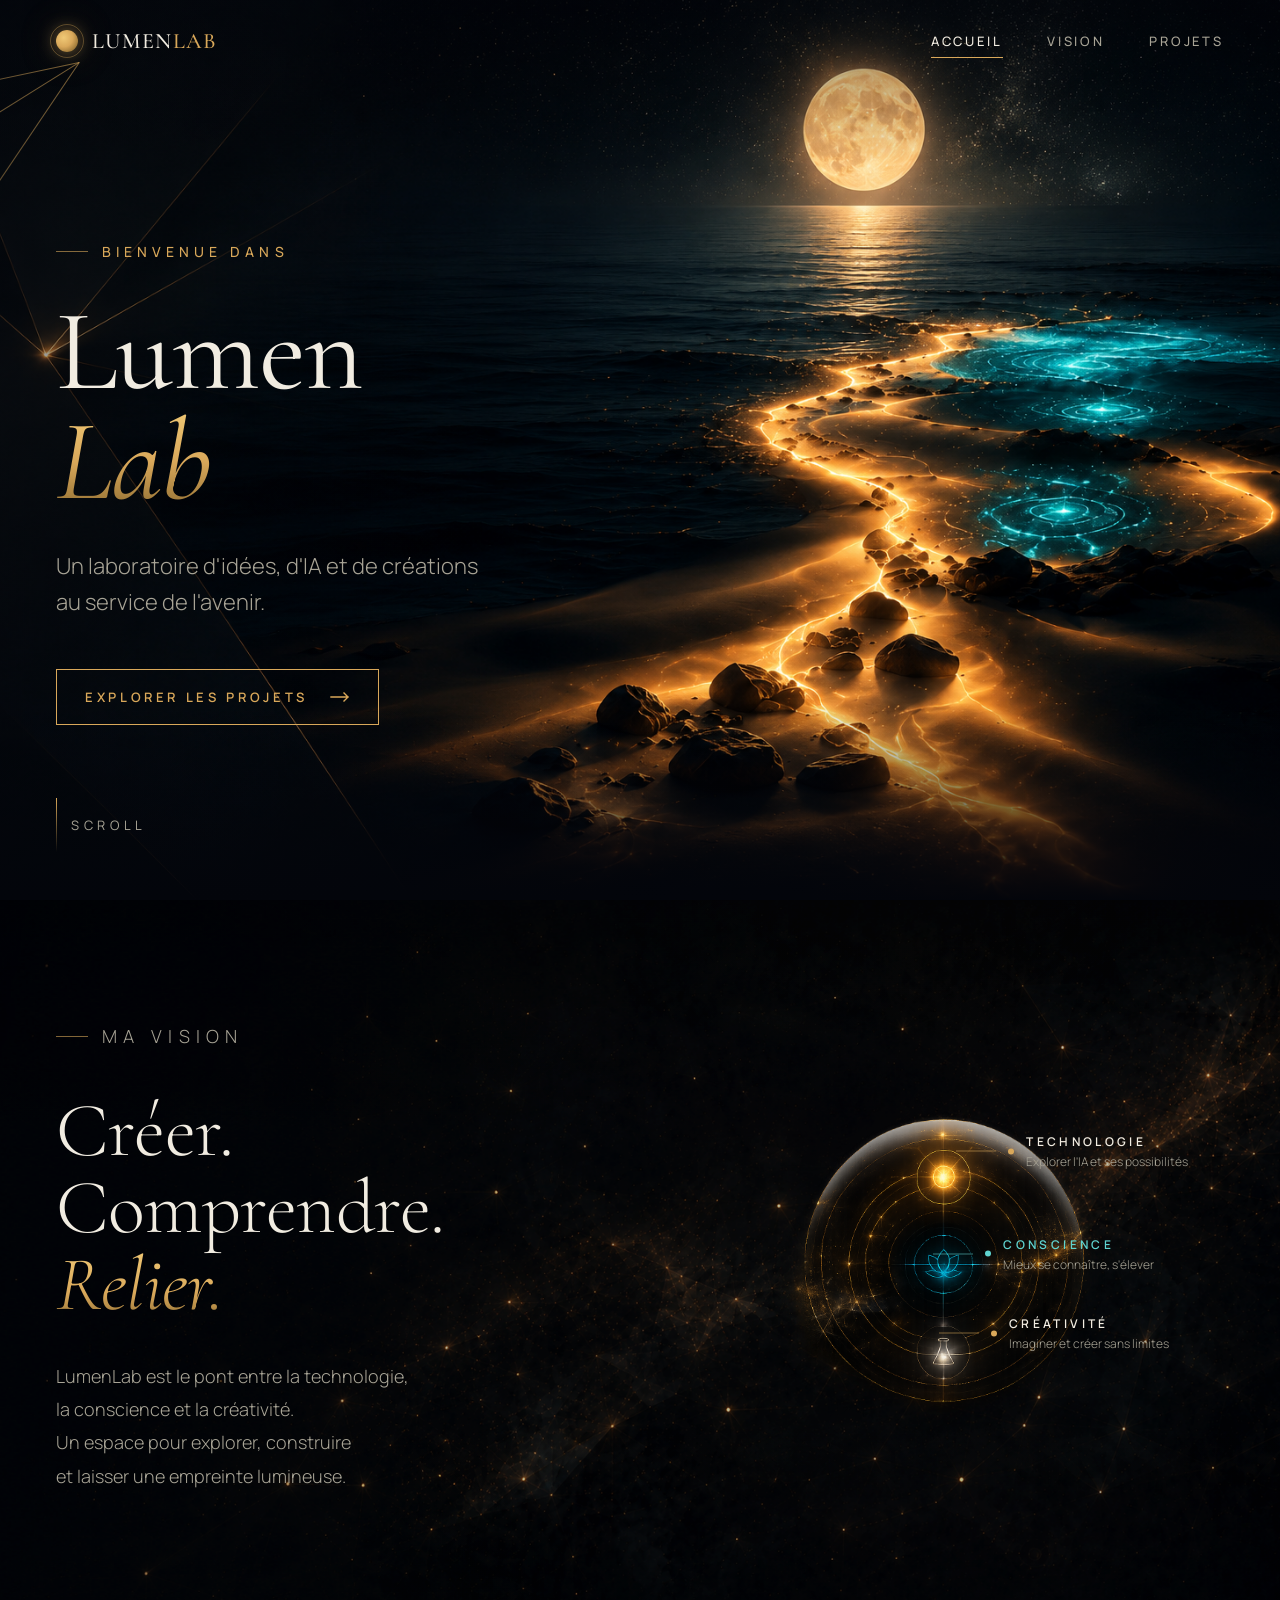
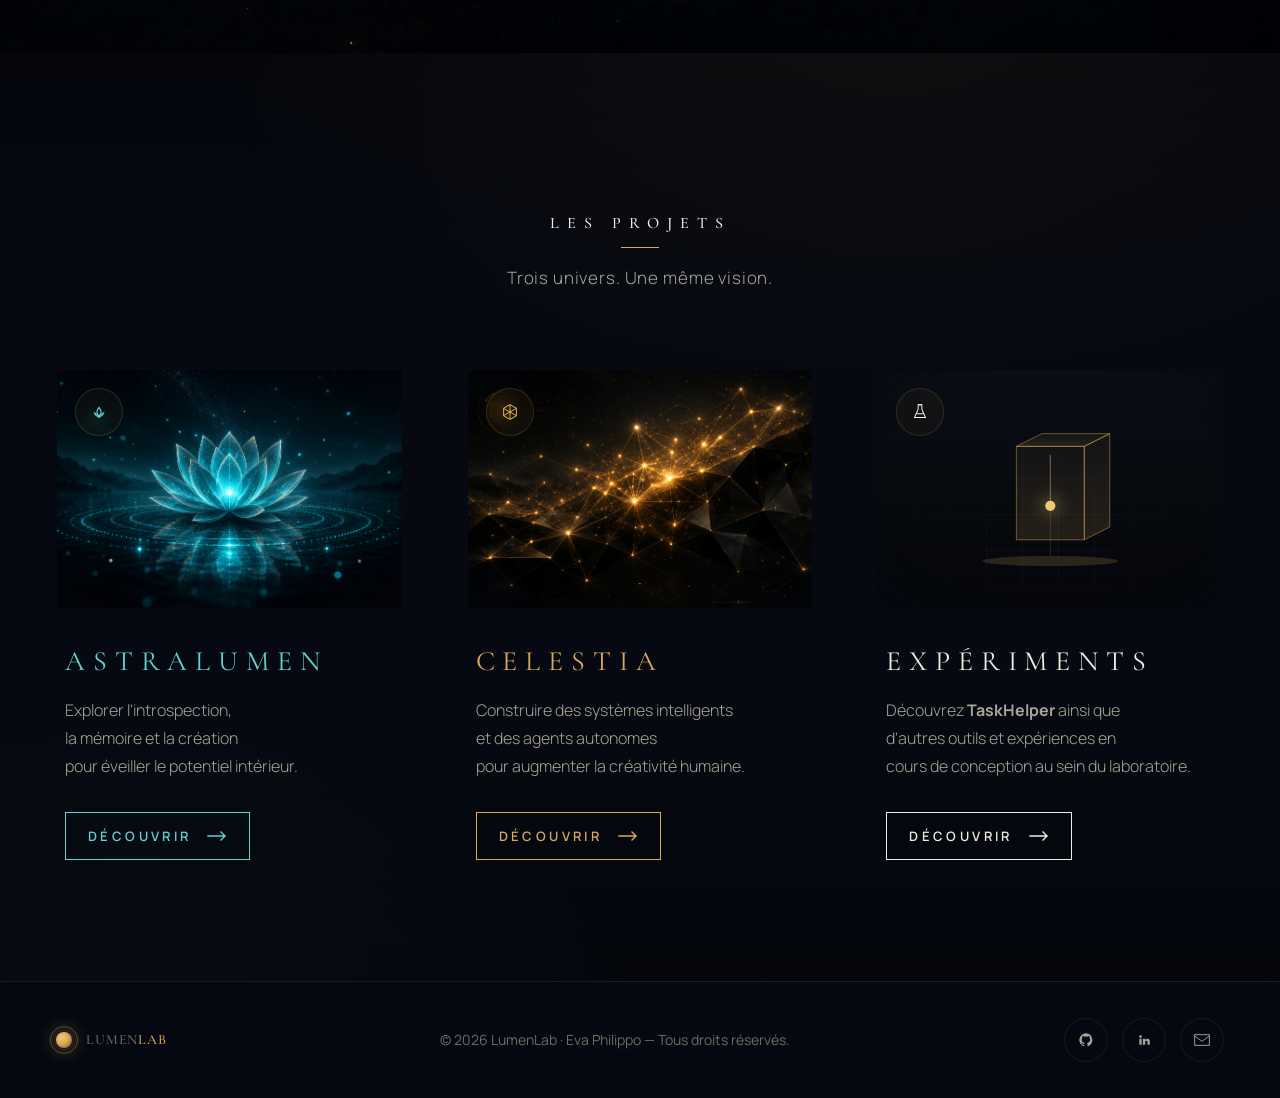
==== index.html @ 5847d517 "style: inverse section projets and vision" ====
<!doctype html>
<html lang="fr">
  <head>
    <meta charset="UTF-8" />
    <meta name="viewport" content="width=device-width, initial-scale=1.0" />

    <!-- ── SEO ──────────────────────────────────────── -->
    <title>LumenLab — Laboratoire d'idées, d'IA et de créations</title>
    <meta
      name="description"
      content="LumenLab est un laboratoire d'idées, d'IA et de créations fondé par Eva Philippo. Portail vers AstraLumen et CelestIA — deux univers qui explorent la conscience, la technologie et la créativité."
    />
    <meta name="author" content="Eva Philippo" />
    <meta name="robots" content="index, follow" />

    <!-- ── Open Graph ───────────────────────────────── -->
    <meta property="og:type" content="website" />
    <meta property="og:locale" content="fr_FR" />
    <meta property="og:title" content="LumenLab — Laboratoire d'idées, d'IA et de créations" />
    <meta
      property="og:description"
      content="Un laboratoire d'idées, d'IA et de créations au service de l'avenir. Portail vers AstraLumen et CelestIA."
    />
    <meta property="og:image" content="assets/hero.jpg" />

    <!-- ── Twitter Card ─────────────────────────────── -->
    <meta name="twitter:card" content="summary_large_image" />
    <meta name="twitter:title" content="LumenLab" />
    <meta
      name="twitter:description"
      content="Un laboratoire d'idées, d'IA et de créations au service de l'avenir."
    />
    <meta name="twitter:image" content="assets/hero.jpg" />

    <!-- ── Favicon ──────────────────────────────────── -->
    <link rel="icon" type="image/png" href="assets/logo-lune.png" />

    <!-- ── Polices ──────────────────────────────────── -->
    <link rel="preconnect" href="https://fonts.googleapis.com" />
    <link rel="preconnect" href="https://fonts.gstatic.com" crossorigin />
    <link
      href="https://fonts.googleapis.com/css2?family=Cormorant+Garamond:ital,wght@0,300;0,400;0,500;0,600;1,300;1,400;1,500&family=Manrope:wght@300;400;500;600;700&display=optional"
      rel="stylesheet"
    />

    <!-- ── Préchargement hero ───────────────────────── -->
    <link rel="preload" as="image" href="assets/hero.jpg" fetchpriority="high" />

    <!-- ── Styles (parallèle — pas de waterfall @import) ── -->
    <link rel="stylesheet" href="css/base/variables.css" />
    <link rel="stylesheet" href="css/base/reset.css" />
    <link rel="stylesheet" href="css/base/typography.css" />
    <link rel="stylesheet" href="css/layout/sections.css" />
    <link rel="stylesheet" href="css/layout/header.css" />
    <link rel="stylesheet" href="css/layout/footer.css" />
    <link rel="stylesheet" href="css/components/buttons.css" />
    <link rel="stylesheet" href="css/components/cards.css" />
    <link rel="stylesheet" href="css/components/project-card.css" />
    <link rel="stylesheet" href="css/components/badges.css" />
    <link rel="stylesheet" href="css/pages/home.css" />
    <link rel="stylesheet" href="css/utilities/animations.css" />
    <link rel="stylesheet" href="css/utilities/responsive.css" />

    <!-- ── Données structurées (JSON-LD) ────────────── -->
    <script type="application/ld+json">
      {
        "@context": "https://schema.org",
        "@type": "WebSite",
        "name": "LumenLab",
        "description": "Laboratoire d'idées, d'IA et de créations",
        "inLanguage": "fr",
        "author": {
          "@type": "Person",
          "name": "Eva Philippo"
        },
        "hasPart": [
          {
            "@type": "WebPage",
            "name": "AstraLumen",
            "description": "Explorer l'introspection, la mémoire et la création pour éveiller le potentiel intérieur."
          },
          {
            "@type": "WebPage",
            "name": "CelestIA",
            "description": "Construire des systèmes intelligents et des agents autonomes pour augmenter la créativité humaine."
          }
        ]
      }
    </script>
  </head>

  <body>
    <!-- Lien d'évitement pour lecteurs d'écran -->
    <a class="skip-link" href="#vision">Aller au contenu principal</a>

    <!-- ════════════════════════════════════════════════
       HEADER — Navigation fixe
        Typographie : Cormorant Garamond (serif) + Manrope (sans)
  ════════════════════════════════════════════════ -->
    <header>
      <nav class="nav" aria-label="Navigation principale">
        <a href="#accueil" class="brand" aria-label="LumenLab — Accueil">
          <span class="brand-mark" aria-hidden="true"></span>
          <span class="brand-text">LUMEN<span class="lab">LAB</span></span>
        </a>
        <ul class="nav-links" role="list">
          <li><a href="#accueil" class="active" aria-current="page">ACCUEIL</a></li>
          <li><a href="#vision">VISION</a></li>
          <li><a href="#projets">PROJETS</a></li>
        </ul>
      </nav>
    </header>

    <!-- ════════════════════════════════════════════════
       MAIN
  ════════════════════════════════════════════════ -->
    <main id="main">
      <!-- ── 01 HERO ───────────────────────────────── -->
      <section class="hero stage" id="accueil" aria-labelledby="hero-heading">
        <!-- Photographie pleine page -->
        <div
          class="hero-image"
          role="img"
          aria-label="Plage nocturne baignée de lumière dorée et d'eau turquoise sous la pleine lune"
        ></div>

        <!-- Conteneur de particules (JS) -->
        <div class="hero-scene" aria-hidden="true"></div>

        <!-- Rayons lumineux dorés -->
        <div class="ray r1" aria-hidden="true"></div>
        <div class="ray r2" aria-hidden="true"></div>
        <div class="ray r3" aria-hidden="true"></div>

        <!-- Contenu textuel -->
        <div class="hero-text">
          <p class="eyebrow reveal" aria-hidden="true">Bienvenue dans</p>

          <h1 id="hero-heading" class="reveal d1">
            <span class="lumen">Lumen</span><span class="lab">Lab</span>
          </h1>

          <p class="lede reveal d2">
            Un laboratoire d'idées, d'IA et de créations<br />
            au service de l'avenir.
          </p>

          <a href="#projets" class="cta reveal d3">
            <span>Explorer les projets</span>
            <svg width="20" height="10" viewBox="0 0 20 10" fill="none" aria-hidden="true">
              <path
                d="M1 5 H18 M14 1 L18 5 L14 9"
                stroke="currentColor"
                stroke-width="1.4"
                stroke-linecap="square"
              />
            </svg>
          </a>
        </div>

        <!-- Indicateur de défilement -->
        <div class="scroll-ind" aria-hidden="true">
          <span class="line"></span>
          <small>Scroll</small>
        </div>
      </section>

      <!-- ── 02 VISION ──────────────────────────────── -->
      <section class="vision-section stage" id="vision" aria-labelledby="vision-heading">
        <div class="vision">
          <!-- Colonne texte -->
          <div class="vision-text">
            <p class="vision-eyebrow reveal">Ma Vision</p>

            <h2 id="vision-heading" class="reveal d1">
              <span class="l1">Créer.</span>
              <span class="l2">Comprendre.</span>
              <span class="l3">Relier.</span>
            </h2>

            <p class="reveal d2">
              LumenLab est le pont entre la technologie,<br />
              la conscience et la créativité.<br />
              Un espace pour explorer, construire<br />
              et laisser une empreinte lumineuse.
            </p>

            <!-- <a href="#projets" class="cta reveal d3">
            <span>En savoir plus</span>
            <svg width="20" height="10" viewBox="0 0 20 10" fill="none" aria-hidden="true">
              <path d="M1 5 H18 M14 1 L18 5 L14 9" stroke="currentColor" stroke-width="1.4" stroke-linecap="square" />
            </svg>
          </a> -->
          </div>

          <!-- Colonne visuelle : orbite + labels + liste mobile -->
          <div class="orbit-col">
            <!-- Orbite avec étiquettes flottantes (desktop) -->
            <div
              class="orbit reveal d2"
              role="img"
              aria-label="Orbites symbolisant les trois piliers de LumenLab : Technologie, Conscience et Créativité"
            >
              <div class="orbit-img" aria-hidden="true"></div>

              <div class="orbit-label technologie gold" aria-hidden="true">
                <span class="leader"></span>
                <span class="dot"></span>
                <span class="text">
                  <span class="title">Technologie</span>
                  <span class="sub">Explorer l'IA et ses possibilités</span>
                </span>
              </div>

              <div class="orbit-label conscience cyan" aria-hidden="true">
                <span class="leader"></span>
                <span class="dot"></span>
                <span class="text">
                  <span class="title">Conscience</span>
                  <span class="sub">Mieux se connaître, s'élever</span>
                </span>
              </div>

              <div class="orbit-label creativite gold" aria-hidden="true">
                <span class="leader"></span>
                <span class="dot"></span>
                <span class="text">
                  <span class="title">Créativité</span>
                  <span class="sub">Imaginer et créer sans limites</span>
                </span>
              </div>
            </div>

            <!-- Liste des piliers (mobile uniquement) -->
            <ul class="orbit-pillars reveal d3" aria-hidden="true">
              <li class="orbit-pillar">
                <span class="pillar-dot gold"></span>
                <span class="pillar-content">
                  <span class="pillar-title">Technologie</span>
                  <span class="pillar-sub">Explorer l'IA et ses possibilités</span>
                </span>
              </li>
              <li class="orbit-pillar">
                <span class="pillar-dot cyan"></span>
                <span class="pillar-content">
                  <span class="pillar-title">Conscience</span>
                  <span class="pillar-sub">Mieux se connaître, s'élever</span>
                </span>
              </li>
              <li class="orbit-pillar">
                <span class="pillar-dot gold"></span>
                <span class="pillar-content">
                  <span class="pillar-title">Créativité</span>
                  <span class="pillar-sub">Imaginer et créer sans limites</span>
                </span>
              </li>
            </ul>
          </div>
        </div>
      </section>

      <!-- ── 03 PROJETS ─────────────────────────────── -->
      <section class="projects stage" id="projets" aria-labelledby="projects-heading">
        <div class="grain" aria-hidden="true"></div>

        <h2 id="projects-heading" class="section-eyebrow reveal">Les Projets</h2>
        <p class="section-sub reveal d1">Trois univers. Une même vision.</p>

        <div class="project-grid">
          <!-- ASTRALUMEN -->
          <article class="project astra reveal d1" id="projet-astralumen">
            <div class="project-icon" aria-hidden="true">
              <svg viewBox="0 0 24 24" fill="none" stroke="#5fd4d0" stroke-width="1.2">
                <path d="M12 7 C 9 11, 9 13, 12 17 C 15 13, 15 11, 12 7 Z" />
                <path d="M7 13 C 9 14, 11 14, 12 17 C 10 17, 8 16, 7 13 Z" />
                <path d="M17 13 C 15 14, 13 14, 12 17 C 14 17, 16 16, 17 13 Z" />
                <circle cx="12" cy="17" r="0.8" fill="#5fd4d0" />
              </svg>
            </div>

            <div class="visual" aria-hidden="true">
              <div class="lotus-scene"></div>
            </div>

            <h3>ASTRALUMEN</h3>
            <p>
              Explorer l'introspection,<br />
              la mémoire et la création<br />
              pour éveiller le potentiel intérieur.
            </p>
            <a class="link" href="astralumen.html" aria-label="Découvrir AstraLumen">
              <span>Découvrir</span>
              <svg width="20" height="10" viewBox="0 0 20 10" fill="none" aria-hidden="true">
                <path
                  d="M1 5 H18 M14 1 L18 5 L14 9"
                  stroke="currentColor"
                  stroke-width="1.4"
                  stroke-linecap="square"
                />
              </svg>
            </a>
          </article>

          <!-- CELESTIA -->
          <article class="project celest reveal d2" id="projet-celestia">
            <div class="project-icon" aria-hidden="true">
              <svg viewBox="0 0 24 24" fill="none" stroke="#d9a85a" stroke-width="1.1">
                <polygon points="12,4 19,8 19,16 12,20 5,16 5,8" />
                <path d="M12 4 V 20 M5 8 L19 16 M19 8 L5 16" />
              </svg>
            </div>

            <div class="visual" aria-hidden="true">
              <div class="net-scene"></div>
            </div>

            <h3>CELESTIA</h3>
            <p>
              Construire des systèmes intelligents<br />
              et des agents autonomes<br />
              pour augmenter la créativité humaine.
            </p>
            <a class="link" href="celestia.html" aria-label="Découvrir CelestIA">
              <span>Découvrir</span>
              <svg width="20" height="10" viewBox="0 0 20 10" fill="none" aria-hidden="true">
                <path
                  d="M1 5 H18 M14 1 L18 5 L14 9"
                  stroke="currentColor"
                  stroke-width="1.4"
                  stroke-linecap="square"
                />
              </svg>
            </a>
          </article>

          <!-- EXPÉRIMENTS -->
          <article class="project exp reveal d3" id="projet-taskhelper">
            <div class="project-icon" aria-hidden="true">
              <svg viewBox="0 0 24 24" fill="none" stroke="#f1ece1" stroke-width="1.1">
                <path d="M10 4 H14 V 9 L 18 18 H 6 L 10 9 V 4 Z" />
                <path d="M10 4 H14 M 8 14 H 16" />
              </svg>
            </div>

            <div class="visual" aria-hidden="true">
              <div class="lab-scene"></div>
              <!-- Vitrine isométrique SVG -->
              <svg
                viewBox="0 0 400 280"
                style="position: absolute; inset: 0; width: 100%; height: 100%"
                aria-hidden="true"
              >
                <defs>
                  <linearGradient id="glassG" x1="0" x2="0" y1="0" y2="1">
                    <stop offset="0%" stop-color="#f0c976" stop-opacity="0.05" />
                    <stop offset="100%" stop-color="#d9a85a" stop-opacity="0.15" />
                  </linearGradient>
                </defs>
                <g opacity="0.95">
                  <polygon
                    points="160,90 240,90 240,200 160,200"
                    fill="url(#glassG)"
                    stroke="#d9a85a"
                    stroke-width="0.6"
                  />
                  <polygon
                    points="240,90 270,75 270,185 240,200"
                    fill="url(#glassG)"
                    stroke="#d9a85a"
                    stroke-width="0.6"
                  />
                  <polygon
                    points="160,90 190,75 270,75 240,90"
                    fill="url(#glassG)"
                    stroke="#d9a85a"
                    stroke-width="0.6"
                  />
                </g>
                <circle
                  cx="200"
                  cy="160"
                  r="6"
                  fill="#f0c976"
                  filter="drop-shadow(0 0 10px #f0c976)"
                />
                <line
                  x1="200"
                  y1="160"
                  x2="200"
                  y2="100"
                  stroke="#f0c976"
                  stroke-width="0.8"
                  opacity="0.7"
                />
                <line
                  x1="200"
                  y1="160"
                  x2="200"
                  y2="220"
                  stroke="#f0c976"
                  stroke-width="0.5"
                  opacity="0.4"
                />
                <ellipse cx="200" cy="225" rx="80" ry="6" fill="#d9a85a" opacity="0.18" />
              </svg>
            </div>

            <h3>EXPÉRIMENTS</h3>
            <p>
              Découvrez <strong>TaskHelper</strong> ainsi que<br />
              d'autres outils et expériences en<br />
              cours de conception au sein du laboratoire.
            </p>
            <a class="link" href="taskhelper.html" aria-label="Découvrir TaskHelper">
              <span>Découvrir</span>
              <svg width="20" height="10" viewBox="0 0 20 10" fill="none" aria-hidden="true">
                <path
                  d="M1 5 H18 M14 1 L18 5 L14 9"
                  stroke="currentColor"
                  stroke-width="1.4"
                  stroke-linecap="square"
                />
              </svg>
            </a>
          </article>
        </div>
      </section>
    </main>

    <!-- ════════════════════════════════════════════════
       FOOTER
  ════════════════════════════════════════════════ -->
    <footer>
      <a href="#accueil" class="footer-brand" aria-label="LumenLab — retour en haut">
        <span class="brand-mark" style="width: 16px; height: 16px" aria-hidden="true"></span>
        <span class="brand-text" style="font-size: 14px">LUMEN<span class="lab">LAB</span></span>
      </a>

      <p>© <span id="copyright-year"></span> LumenLab · Eva Philippo — Tous droits réservés.</p>

      <nav class="footer-social" aria-label="Réseaux sociaux">
        <a href="#" aria-label="GitHub">
          <svg aria-hidden="true" width="16" height="16" viewBox="0 0 24 24" fill="currentColor">
            <path
              d="M12 2a10 10 0 0 0-3.2 19.5c.5.1.7-.2.7-.5v-1.7c-2.8.6-3.4-1.3-3.4-1.3-.5-1.2-1.1-1.5-1.1-1.5-.9-.6.1-.6.1-.6 1 .1 1.5 1 1.5 1 .9 1.6 2.4 1.1 3 .9.1-.7.4-1.1.6-1.4-2.2-.3-4.6-1.1-4.6-5 0-1.1.4-2 1-2.7 0-.3-.4-1.3.1-2.7 0 0 .8-.3 2.7 1a9.4 9.4 0 0 1 5 0c1.9-1.3 2.7-1 2.7-1 .5 1.4.2 2.4.1 2.7.6.7 1 1.6 1 2.7 0 3.9-2.4 4.7-4.6 5 .4.3.7.9.7 1.8v2.6c0 .3.2.6.7.5A10 10 0 0 0 12 2z"
            />
          </svg>
        </a>
        <a href="https://www.linkedin.com/in/eva-philippo-7264b7161/" aria-label="LinkedIn">
          <svg aria-hidden="true" width="14" height="14" viewBox="0 0 24 24" fill="currentColor">
            <path
              d="M4 4h4v4H4zM4 10h4v10H4zM10 10h4v2c.7-1.3 2-2.3 4-2.3 3 0 4 2 4 5V20h-4v-4.5c0-1.4-.5-2.3-1.8-2.3-1.3 0-2.2.9-2.2 2.3V20h-4z"
            />
          </svg>
        </a>
        <a href="mailto:eva.projects.contact@gmail.com" aria-label="Envoyer un email">
          <svg
            aria-hidden="true"
            width="16"
            height="14"
            viewBox="0 0 24 18"
            fill="none"
            stroke="currentColor"
            stroke-width="1.4"
          >
            <rect x="1" y="1" width="22" height="16" />
            <path d="M1 3 L 12 11 L 23 3" />
          </svg>
        </a>
      </nav>
    </footer>

    <script type="module" src="js/main.js"></script>
  </body>
</html>
---- css/base/variables.css ----
:root {
  --bg: #050810;
  --bg-2: #070b16;
  --graphite: #0e1220;
  --line: rgba(217, 168, 90, 0.18);
  --line-soft: rgba(241, 236, 225, 0.08);
  --gold: #d9a85a;
  --gold-hi: #f0c976;
  --gold-deep: #8b6a2f;
  --cyan: #5fd4d0;
  --cyan-soft: rgba(95, 212, 208, 0.45);
  --ink: #f1ece1;
  --ink-dim: #a8a496;
  --ink-mute: #6e6c63;
  --serif: 'Cormorant Garamond', 'Times New Roman', serif;
  --sans: 'Manrope', system-ui, sans-serif;
}
---- css/base/typography.css ----
/* Reserved — global typography rules (font stacks, fluid type scale) */
---- css/layout/sections.css ----
/* ─── SKIP LINK ─────────────────────────────────────── */
.skip-link {
  position: absolute;
  top: -100px;
  left: 24px;
  z-index: 100;
  padding: 12px 18px;
  background: var(--gold);
  color: #050810;
  font-size: 12px;
  letter-spacing: 0.18em;
  font-weight: 600;
  text-transform: uppercase;
  transition: top 0.25s ease;
}
.skip-link:focus {
  top: 24px;
}

/* ─── ATMOSPHERIC BACKGROUND ────────────────────────── */
.stage {
  position: relative;
  background:
    radial-gradient(1200px 700px at 70% -10%, rgba(217, 168, 90, 0.06), transparent 60%),
    radial-gradient(900px 600px at 10% 110%, rgba(95, 212, 208, 0.04), transparent 60%),
    linear-gradient(180deg, #03050b 0%, #050810 30%, #050810 70%, #03050b 100%);
}

.stars {
  position: absolute;
  inset: 0;
  pointer-events: none;
  opacity: 0.55;
  background-image:
    radial-gradient(1px 1px at 12% 18%, #fff, transparent 50%),
    radial-gradient(1px 1px at 22% 42%, #fff, transparent 50%),
    radial-gradient(1px 1px at 35% 8%, rgba(255, 255, 255, 0.6), transparent 50%),
    radial-gradient(1px 1px at 48% 30%, #fff, transparent 50%),
    radial-gradient(1px 1px at 63% 12%, rgba(255, 255, 255, 0.7), transparent 50%),
    radial-gradient(1.5px 1.5px at 78% 22%, #fff, transparent 50%),
    radial-gradient(1px 1px at 88% 6%, rgba(255, 255, 255, 0.5), transparent 50%),
    radial-gradient(1px 1px at 92% 38%, #fff, transparent 50%),
    radial-gradient(1px 1px at 6% 55%, rgba(255, 255, 255, 0.4), transparent 50%),
    radial-gradient(1px 1px at 30% 60%, rgba(255, 255, 255, 0.5), transparent 50%),
    radial-gradient(1px 1px at 55% 50%, rgba(255, 255, 255, 0.4), transparent 50%),
    radial-gradient(1px 1px at 72% 58%, rgba(255, 255, 255, 0.5), transparent 50%);
}

.grain {
  position: absolute;
  inset: 0;
  pointer-events: none;
  mix-blend-mode: overlay;
  opacity: 0.06;
  background-image: url("data:image/svg+xml;utf8,<svg xmlns='http://www.w3.org/2000/svg' width='240' height='240'><filter id='n'><feTurbulence type='fractalNoise' baseFrequency='0.9' numOctaves='2' stitchTiles='stitch'/><feColorMatrix values='0 0 0 0 1 0 0 0 0 1 0 0 0 0 1 0 0 0 0.6 0'/></filter><rect width='100%25' height='100%25' filter='url(%23n)'/></svg>");
}

/* ─── SECTION ATOMS ─────────────────────────────────── */
section {
  position: relative;
}

.section-eyebrow {
  font-family: var(--serif);
  letter-spacing: 0.5em;
  font-size: 16px;
  font-weight: 500;
  text-transform: uppercase;
  color: var(--ink);
  text-align: center;
}
.section-eyebrow::after {
  content: '';
  display: block;
  width: 38px;
  height: 1px;
  background: var(--gold);
  margin: 14px auto 0;
}
.section-sub {
  text-align: center;
  color: var(--ink-dim);
  font-size: 17px;
  letter-spacing: 0.05em;
  margin-top: 18px;
  font-weight: 300;
}

/* ─── ACCESSIBILITÉ ─────────────────────────────────── */
a:focus-visible,
button:focus-visible {
  outline: 2px solid var(--gold);
  outline-offset: 4px;
  border-radius: 2px;
}
.cta:focus-visible {
  outline-offset: 6px;
}
.nav-links a:focus-visible {
  outline-offset: 6px;
}
---- css/layout/header.css ----
header {
  position: fixed;
  top: 0;
  left: 0;
  right: 0;
  z-index: 50;
}

.nav {
  display: flex;
  align-items: center;
  justify-content: space-between;
  padding: 28px 56px;
  border-bottom: 1px solid transparent;
  transition:
    background 0.4s ease,
    backdrop-filter 0.4s ease,
    border-color 0.4s ease;
}
.nav.scrolled {
  background: rgba(5, 8, 16, 0.72);
  backdrop-filter: blur(14px) saturate(140%);
  -webkit-backdrop-filter: blur(14px) saturate(140%);
  border-bottom-color: var(--line-soft);
}

.brand {
  display: flex;
  align-items: center;
  gap: 14px;
}
.brand-mark {
  width: 22px;
  height: 22px;
  border-radius: 50%;
  background: radial-gradient(
    circle at 35% 35%,
    var(--gold-hi),
    var(--gold) 45%,
    var(--gold-deep) 85%
  );
  box-shadow:
    0 0 18px rgba(217, 168, 90, 0.6),
    0 0 40px rgba(217, 168, 90, 0.25);
  position: relative;
  flex-shrink: 0;
}
.brand-mark::after {
  content: '';
  position: absolute;
  inset: -6px;
  border-radius: 50%;
  border: 1px solid rgba(217, 168, 90, 0.35);
}
.brand-text {
  font-family: var(--serif);
  letter-spacing: 0.06em;
  font-size: 22px;
  font-weight: 500;
}
.brand-text .lab {
  color: var(--gold);
}

.nav-links {
  display: flex;
  gap: 44px;
  list-style: none;
  font-size: 13px;
  letter-spacing: 0.22em;
  font-weight: 500;
  color: var(--ink-dim);
}
.nav-links a {
  position: relative;
  padding: 6px 0;
  transition: color 0.3s;
}
.nav-links a:hover {
  color: var(--ink);
}
.nav-links a.active {
  color: var(--ink);
}
.nav-links a.active::after {
  content: '';
  position: absolute;
  left: 0;
  right: 0;
  bottom: -2px;
  height: 1px;
  background: var(--gold);
}
---- css/layout/footer.css ----
footer {
  border-top: 1px solid var(--line-soft);
  padding: 36px 56px;
  display: flex;
  align-items: center;
  justify-content: space-between;
  gap: 24px;
  color: var(--ink-mute);
  font-size: 14px;
}
.footer-brand {
  display: flex;
  align-items: center;
  gap: 14px;
}
.footer-social {
  display: flex;
  gap: 14px;
}
.footer-social a {
  width: 44px;
  height: 44px;
  border-radius: 50%;
  border: 1px solid var(--line-soft);
  display: grid;
  place-items: center;
  color: var(--ink-dim);
  transition:
    border-color 0.3s,
    color 0.3s;
}
.footer-social a:hover {
  border-color: var(--gold);
  color: var(--gold);
}
---- css/components/buttons.css ----
.cta {
  display: inline-flex;
  align-items: center;
  gap: 22px;
  padding: 18px 28px;
  border: 1px solid var(--gold);
  color: var(--gold);
  font-size: 13px;
  letter-spacing: 0.28em;
  font-weight: 600;
  text-transform: uppercase;
  background: transparent;
  cursor: pointer;
  position: relative;
  overflow: hidden;
  transition: color 0.5s ease;
}
.cta::before {
  content: '';
  position: absolute;
  inset: 0;
  background: var(--gold);
  transform: translateX(-101%);
  transition: transform 0.5s cubic-bezier(0.7, 0, 0.3, 1);
  z-index: 0;
}
.cta:hover {
  color: #050810;
}
.cta:hover::before {
  transform: translateX(0);
}
.cta span,
.cta svg {
  position: relative;
  z-index: 1;
}
.cta svg {
  transition: transform 0.4s ease;
}
.cta:hover svg {
  transform: translateX(6px);
}
---- css/components/cards.css ----
.project-grid {
  display: grid;
  grid-template-columns: repeat(3, 1fr);
  gap: 64px;
  margin-top: 80px;
  max-width: 1480px;
  margin-left: auto;
  margin-right: auto;
}

.project {
  position: relative;
  overflow: visible;
  transition: transform 0.6s cubic-bezier(0.2, 0.7, 0.2, 1);
}
.project:hover {
  transform: translateY(-6px);
}

.project-icon {
  width: 48px;
  height: 48px;
  border-radius: 50%;
  border: 1px solid var(--line);
  display: grid;
  place-items: center;
  background: rgba(217, 168, 90, 0.04);
  position: absolute;
  left: 18px;
  top: 18px;
  z-index: 3;
  backdrop-filter: blur(6px);
  -webkit-backdrop-filter: blur(6px);
}
.project-icon svg {
  width: 22px;
  height: 22px;
}

.project .visual {
  position: relative;
  aspect-ratio: 1.45;
  width: 100%;
  margin-bottom: 36px;
  overflow: hidden;
  -webkit-mask-image: radial-gradient(ellipse 92% 88% at 50% 48%, #000 55%, transparent 100%);
  mask-image: radial-gradient(ellipse 92% 88% at 50% 48%, #000 55%, transparent 100%);
}
.project .visual::after {
  content: '';
  position: absolute;
  left: 50%;
  bottom: 0;
  transform: translateX(-50%);
  width: 0;
  height: 1px;
  background: var(--gold);
  opacity: 0;
  transition:
    width 0.55s cubic-bezier(0.2, 0.7, 0.2, 1),
    opacity 0.4s;
}
.project:hover .visual::after,
.project:focus-within .visual::after {
  width: 42%;
  opacity: 0.7;
}

.project h3 {
  font-family: var(--serif);
  font-weight: 400;
  letter-spacing: 0.28em;
  font-size: 28px;
  margin: 0 0 18px;
  padding: 0 8px;
}
.project.astra h3 {
  color: var(--cyan);
}
.project.celest h3 {
  color: var(--gold);
}
.project.exp h3 {
  color: var(--ink);
}

.project p {
  color: var(--ink-dim);
  font-size: 16px;
  line-height: 1.75;
  font-weight: 300;
  margin: 0 0 32px;
  padding: 0 8px;
}

.project .link {
  display: inline-flex;
  align-items: center;
  gap: 16px;
  padding: 14px 22px;
  border: 1px solid var(--cyan);
  color: var(--cyan);
  font-size: 13px;
  letter-spacing: 0.26em;
  font-weight: 600;
  text-transform: uppercase;
  background: transparent;
  margin-left: 8px;
  position: relative;
  overflow: hidden;
  transition: color 0.5s ease;
}
.project .link::before {
  content: '';
  position: absolute;
  inset: 0;
  background: var(--cyan);
  transform: translateX(-101%);
  transition: transform 0.5s cubic-bezier(0.7, 0, 0.3, 1);
  z-index: 0;
}
.project .link:hover {
  color: #050810;
}
.project .link:hover::before {
  transform: translateX(0);
}
.project .link span,
.project .link svg {
  position: relative;
  z-index: 1;
}
.project .link svg {
  transition: transform 0.4s ease;
}
.project .link:hover svg {
  transform: translateX(6px);
}

.project.celest .link {
  border-color: var(--gold);
  color: var(--gold);
}
.project.celest .link::before {
  background: var(--gold);
}
.project.exp .link {
  border-color: var(--ink);
  color: var(--ink);
}
.project.exp .link::before {
  background: var(--ink);
}
---- css/components/project-card.css ----
/* Palette halo par univers */
.project.astra {
  --halo-rgb: 95, 212, 208;
}
.project.celest {
  --halo-rgb: 217, 168, 90;
}
.project.exp {
  --halo-rgb: 241, 236, 225;
}

.project {
  border: 1px solid transparent;
  transition:
    transform 0.6s cubic-bezier(0.2, 0.7, 0.2, 1),
    border-color 0.7s ease;
}

/* Lueur ambiante derrière la card */
.project::before {
  content: '';
  position: absolute;
  inset: -70px;
  border-radius: 50%;
  background: radial-gradient(
    ellipse 75% 65% at 50% 40%,
    rgba(var(--halo-rgb), 0.18) 0%,
    rgba(var(--halo-rgb), 0.06) 38%,
    transparent 68%
  );
  opacity: 0;
  pointer-events: none;
  z-index: -1;
  transition: opacity 0.8s cubic-bezier(0.2, 0.7, 0.2, 1);
}

/* Anneau halo pulsant */
.project::after {
  content: '';
  position: absolute;
  inset: -10px;
  border-radius: 6px;
  pointer-events: none;
  opacity: 0;
  transition: opacity 0.7s cubic-bezier(0.2, 0.7, 0.2, 1);
  animation: haloBreath 3.2s ease-in-out infinite;
}

.project:hover::before,
.project:focus-within::before {
  opacity: 1;
}
.project:hover::after,
.project:focus-within::after {
  opacity: 1;
}

/* Project visual backgrounds */
.lotus-scene {
  position: absolute;
  inset: 0;
  background-image: url('../../assets/astralumen-lotus.png');
  background-size: cover;
  background-position: center;
}
.net-scene {
  position: absolute;
  inset: 0;
  background-image: url('../../assets/celestia-network.png');
  background-size: cover;
  background-position: center;
}
.lab-scene {
  position: absolute;
  inset: 0;
  background: linear-gradient(180deg, #0a0d14, #04060a);
}
.lab-scene::after {
  content: '';
  position: absolute;
  inset: 0;
  background-image:
    linear-gradient(rgba(217, 168, 90, 0.06) 1px, transparent 1px),
    linear-gradient(90deg, rgba(217, 168, 90, 0.06) 1px, transparent 1px);
  background-size: 36px 36px;
  mask-image: radial-gradient(ellipse 70% 60% at 50% 70%, #000, transparent 80%);
  -webkit-mask-image: radial-gradient(ellipse 70% 60% at 50% 70%, #000, transparent 80%);
}
---- css/components/badges.css ----
.orbit-label {
  position: absolute;
  display: flex;
  align-items: center;
  gap: 12px;
  transform: translateY(-50%);
  white-space: nowrap;
  z-index: 1;
}

.orbit-label.technologie {
  top: 17%;
  left: 53%;
}
.orbit-label.conscience {
  top: 44%;
  left: 49%;
}
.orbit-label.creativite {
  top: 65%;
  left: 50%;
}

.orbit-label .leader {
  width: clamp(40px, 7%, 80px);
  height: 1px;
  background: currentColor;
  opacity: 0.55;
  flex-shrink: 0;
}
.orbit-label .dot {
  width: 6px;
  height: 6px;
  border-radius: 50%;
  background: currentColor;
  flex: none;
  animation: dotGlow 2.4s ease-in-out infinite;
}
.orbit-label .text {
  display: flex;
  flex-direction: column;
  gap: 3px;
}
.orbit-label .title {
  font-size: 12px;
  letter-spacing: 0.28em;
  font-weight: 600;
  text-transform: uppercase;
  color: var(--ink);
}
.orbit-label.cyan .title {
  color: var(--cyan);
}
.orbit-label .sub {
  font-size: 12px;
  color: var(--ink-dim);
  font-weight: 300;
}
.orbit-label.gold {
  color: var(--gold);
}
.orbit-label.cyan {
  color: var(--cyan);
}

/* ─── ORBIT PILLARS (mobile) ─────────────────────────── */
.orbit-pillars {
  display: none;
  list-style: none;
}
.orbit-pillar {
  display: flex;
  align-items: center;
  gap: 16px;
}
.pillar-dot {
  width: 8px;
  height: 8px;
  border-radius: 50%;
  flex-shrink: 0;
}
.pillar-dot.gold {
  background: var(--gold);
  box-shadow: 0 0 8px var(--gold);
}
.pillar-dot.cyan {
  background: var(--cyan);
  box-shadow: 0 0 8px var(--cyan);
}
.pillar-content {
  display: flex;
  flex-direction: column;
  gap: 2px;
}
.pillar-title {
  font-size: 12px;
  letter-spacing: 0.28em;
  font-weight: 600;
  text-transform: uppercase;
  color: var(--ink);
}
.pillar-sub {
  font-size: 13px;
  color: var(--ink-dim);
  font-weight: 300;
}
---- css/pages/home.css ----
/* ─── PROJECTS SECTION ──────────────────────────────── */
.projects {
  padding: 160px 56px 120px;
}

/* ─── HERO ──────────────────────────────────────────── */
.hero {
  position: relative;
  min-height: 100vh;
  display: grid;
  grid-template-columns: minmax(440px, 1fr) 1.35fr;
  align-items: center;
  padding: 140px 56px 80px;
  gap: 48px;
  overflow: hidden;
  background: #03050b;
}

.hero-image {
  position: absolute;
  inset: 0;
  z-index: 0;
  background-image: url('../../assets/hero.jpg');
  background-size: cover;
  background-position: center;
  background-repeat: no-repeat;
}
.hero-image::after {
  content: '';
  position: absolute;
  inset: 0;
  background:
    linear-gradient(90deg, rgba(3, 5, 11, 0.45) 0%, rgba(3, 5, 11, 0.15) 18%, transparent 38%),
    linear-gradient(180deg, rgba(3, 5, 11, 0.45) 0%, transparent 18%, transparent 78%, #03050b 100%);
}

.hero-scene {
  position: absolute;
  inset: 0;
  z-index: 2;
  pointer-events: none;
}

.ray {
  position: absolute;
  left: 79px;
  top: 62px;
  width: 1px;
  height: 600px;
  background: linear-gradient(180deg, rgba(217, 168, 90, 0.55), transparent);
  transform-origin: top left;
  pointer-events: none;
  z-index: 2;
}
.ray.r1 {
  transform: rotate(34deg);
}
.ray.r2 {
  transform: rotate(58deg);
}
.ray.r3 {
  transform: rotate(78deg);
}

.hero-text {
  position: relative;
  z-index: 3;
  max-width: 640px;
  padding-right: 24px;
}
.eyebrow {
  font-size: 14px;
  letter-spacing: 0.36em;
  color: var(--gold);
  text-transform: uppercase;
  font-weight: 500;
  display: inline-flex;
  align-items: center;
  gap: 14px;
  margin-bottom: 36px;
}
.eyebrow::before {
  content: '';
  width: 32px;
  height: 1px;
  background: var(--gold);
  opacity: 0.6;
  flex-shrink: 0;
}
.hero h1 {
  font-family: var(--serif);
  font-weight: 400;
  font-size: clamp(64px, 9vw, 132px);
  line-height: 0.95;
  letter-spacing: -0.01em;
  margin: 0 0 32px;
}
.hero h1 .lumen {
  color: var(--ink);
}
.hero h1 .lab {
  background: linear-gradient(180deg, var(--gold-hi) 0%, var(--gold) 50%, var(--gold-deep) 100%);
  -webkit-background-clip: text;
  background-clip: text;
  -webkit-text-fill-color: transparent;
  font-style: italic;
  display: inline-block;
  padding-right: 0.08em;
  margin-right: -0.04em;
}
.lede {
  font-size: 22px;
  line-height: 1.65;
  color: var(--ink-dim);
  max-width: 480px;
  margin: 0 0 48px;
  font-weight: 300;
}

.scroll-ind {
  position: absolute;
  left: 56px;
  bottom: 48px;
  display: flex;
  align-items: center;
  gap: 14px;
  z-index: 3;
}
.scroll-ind .line {
  width: 1px;
  height: 54px;
  background: linear-gradient(180deg, var(--gold), transparent);
  position: relative;
  overflow: hidden;
}
.scroll-ind .line::after {
  content: '';
  position: absolute;
  left: 0;
  right: 0;
  top: -20px;
  height: 20px;
  background: var(--gold-hi);
  animation: scrollDot 2.6s ease-in-out infinite;
}
.scroll-ind small {
  font-size: 13px;
  letter-spacing: 0.36em;
  color: var(--ink-dim);
  text-transform: uppercase;
}

/* ─── VISION ────────────────────────────────────────── */
.vision-section::before {
  content: '';
  position: absolute;
  inset: 0;
  background: url('../../assets/bg-div-vision.png') center / cover no-repeat;
  opacity: 0.75;
  pointer-events: none;
  z-index: 0;
}
.vision {
  display: grid;
  grid-template-columns: 1fr 1.1fr;
  gap: 80px;
  align-items: center;
  max-width: 1480px;
  padding: 120px 56px;
  margin: 0 auto;
  position: relative;
  z-index: 1;
}
.vision-text {
  position: relative;
}

.vision-eyebrow {
  color: var(--gold);
  font-size: 14px;
  letter-spacing: 0.35em;
  text-transform: uppercase;
  font-weight: 500;
  margin-bottom: 32px;
  display: inline-flex;
  align-items: center;
  gap: 14px;
}
.vision-eyebrow::before {
  content: '';
  width: 32px;
  height: 1px;
  background: var(--gold);
  opacity: 0.6;
  flex-shrink: 0;
}
.vision h2 {
  font-family: var(--serif);
  font-weight: 300;
  font-size: clamp(54px, 6vw, 88px);
  line-height: 1;
  margin: 0 0 36px;
  letter-spacing: -0.01em;
}
.vision h2 .l1 {
  color: var(--ink);
  display: block;
}
.vision h2 .l2 {
  color: var(--ink);
  display: block;
}
.vision h2 .l3 {
  background: linear-gradient(180deg, var(--gold-hi), var(--gold) 60%, var(--gold-deep));
  -webkit-background-clip: text;
  background-clip: text;
  -webkit-text-fill-color: transparent;
  font-style: italic;
  display: block;
}
.vision p {
  color: var(--ink-dim);
  font-size: 18px;
  line-height: 1.85;
  font-weight: 300;
  max-width: 480px;
  margin: 0 0 40px;
}
.vision .cta {
  font-size: 12px;
  padding: 16px 24px;
}

/* ─── ORBIT COLUMN ──────────────────────────────────── */
.orbit-col {
  position: relative;
  display: flex;
  flex-direction: column;
}
.orbit {
  position: relative;
  aspect-ratio: 3/2;
  width: 100%;
  animation: orbitFloat 8s ease-in-out infinite;
}
.orbit-img {
  position: absolute;
  inset: 0;
  background-image: url('../../assets/vision-img.png');
  background-size: cover;
  background-position: center;
  background-repeat: no-repeat;
  z-index: 0;
}
---- css/utilities/animations.css ----
/* ─── REVEAL ────────────────────────────────────────── */
.reveal {
  opacity: 1;
  transform: none;
  transition:
    opacity 1s ease,
    transform 1s cubic-bezier(0.2, 0.7, 0.2, 1);
}
.reveal.pre {
  opacity: 0;
  transform: translateY(24px);
}
.reveal.d1 {
  transition-delay: 0.08s;
}
.reveal.d2 {
  transition-delay: 0.16s;
}
.reveal.d3 {
  transition-delay: 0.24s;
}
.reveal.d4 {
  transition-delay: 0.32s;
}

/* ─── PARTICLES ─────────────────────────────────────── */
.particle {
  position: absolute;
  width: 3px;
  height: 3px;
  border-radius: 50%;
  background: var(--gold-hi);
  box-shadow: 0 0 8px 2px var(--gold-hi);
  opacity: 0;
  animation: drift 14s linear infinite;
}

/* ─── KEYFRAMES ─────────────────────────────────────── */
@keyframes scrollDot {
  0% {
    top: -20px;
  }
  60% {
    top: 100%;
  }
  100% {
    top: 100%;
  }
}

@keyframes drift {
  0% {
    opacity: 0;
    transform: translate(0, 0);
  }
  10% {
    opacity: 0.7;
  }
  90% {
    opacity: 0.7;
  }
  100% {
    opacity: 0;
    transform: translate(40px, -80px);
  }
}

@keyframes orbitFloat {
  0%,
  100% {
    transform: translateY(0);
  }
  50% {
    transform: translateY(-8px);
  }
}

@keyframes dotGlow {
  0%,
  100% {
    box-shadow: 0 0 3px 1px currentColor;
    opacity: 0.75;
  }
  50% {
    box-shadow: 0 0 9px 3px currentColor;
    opacity: 1;
  }
}

@keyframes haloBreath {
  0%,
  100% {
    box-shadow:
      0 0 0 1px rgba(var(--halo-rgb), 0.08),
      0 0 24px rgba(var(--halo-rgb), 0.12),
      0 0 64px rgba(var(--halo-rgb), 0.07),
      0 0 120px rgba(var(--halo-rgb), 0.03);
  }
  50% {
    box-shadow:
      0 0 0 1px rgba(var(--halo-rgb), 0.18),
      0 0 36px rgba(var(--halo-rgb), 0.26),
      0 0 92px rgba(var(--halo-rgb), 0.12),
      0 0 160px rgba(var(--halo-rgb), 0.05);
  }
}
---- css/utilities/responsive.css ----
/* ─── REDUCED MOTION ────────────────────────────────── */
@media (prefers-reduced-motion: reduce) {
  *,
  *::before,
  *::after {
    animation-duration: 0.01ms !important;
    animation-iteration-count: 1 !important;
    transition-duration: 0.01ms !important;
    scroll-behavior: auto !important;
  }
  .particle {
    display: none;
  }
  .scroll-ind .line::after {
    animation: none;
    top: 50%;
  }
  .project::before,
  .project::after {
    display: none;
  }
}

/* ─── TABLET ─────────────────────────────────────────── */
@media (max-width: 1080px) {
  .hero {
    grid-template-columns: 1fr;
    padding-top: 120px;
  }
  .projects {
    padding: 120px 28px 80px;
    overflow: hidden;
  }
  .project-grid {
    grid-template-columns: 1fr;
    gap: 18px;
  }
  .vision {
    grid-template-columns: 1fr;
    padding: 80px 24px;
    gap: 40px;
  }
  .orbit-label {
    display: none;
  }
  .orbit-pillars {
    display: flex;
    flex-direction: column;
    gap: 20px;
    padding-top: 28px;
  }
  .nav {
    padding: 20px 28px;
  }
  .nav-links {
    gap: 22px;
    font-size: 11px;
    letter-spacing: 0.18em;
  }
  footer {
    flex-direction: column;
    padding: 32px 28px;
    text-align: center;
  }
}

/* ─── MOBILE ─────────────────────────────────────────── */
@media (max-width: 480px) {
  .nav {
    padding: 14px 16px;
  }
  .brand-text {
    font-size: 12px;
    gap: 8px;
  }
  .nav-links {
    gap: 12px;
    font-size: 9px;
    letter-spacing: 0.12em;
  }
  .brand-mark {
    width: 12px;
    height: 12px;
  }
}
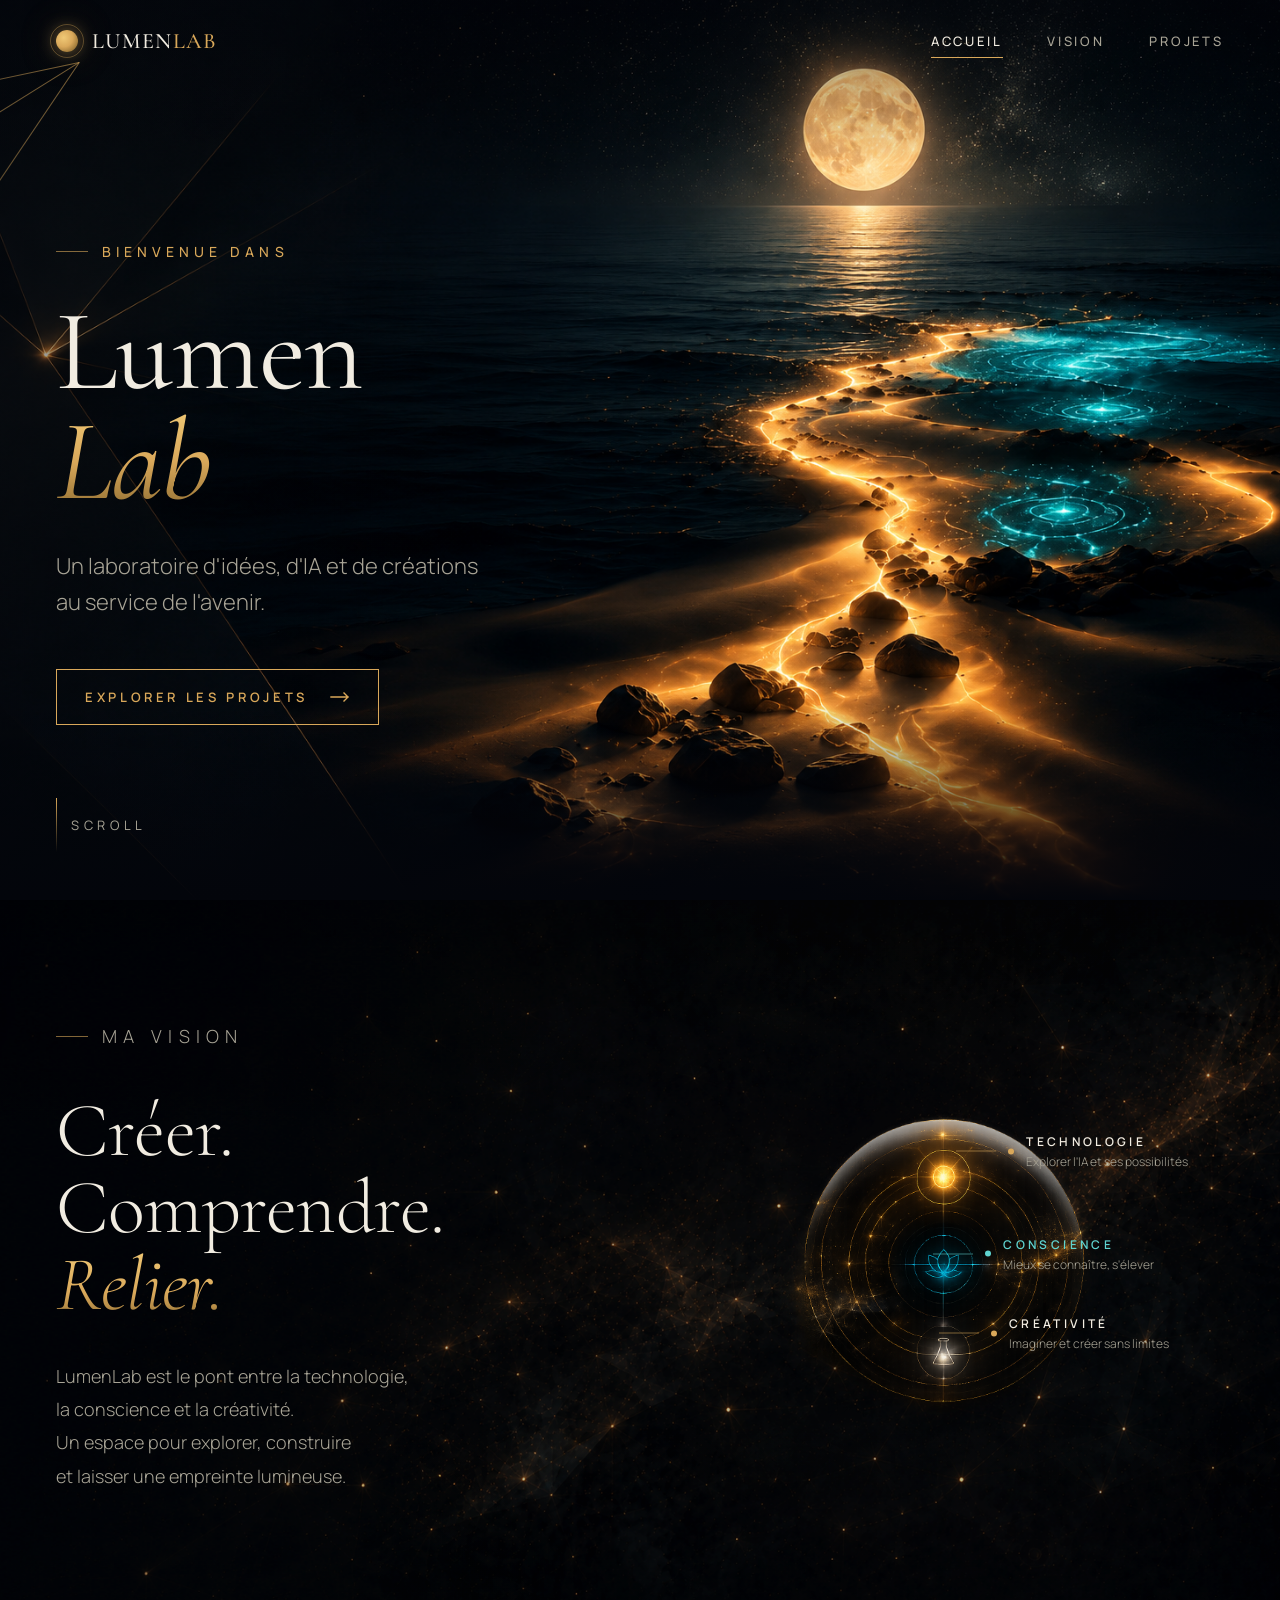
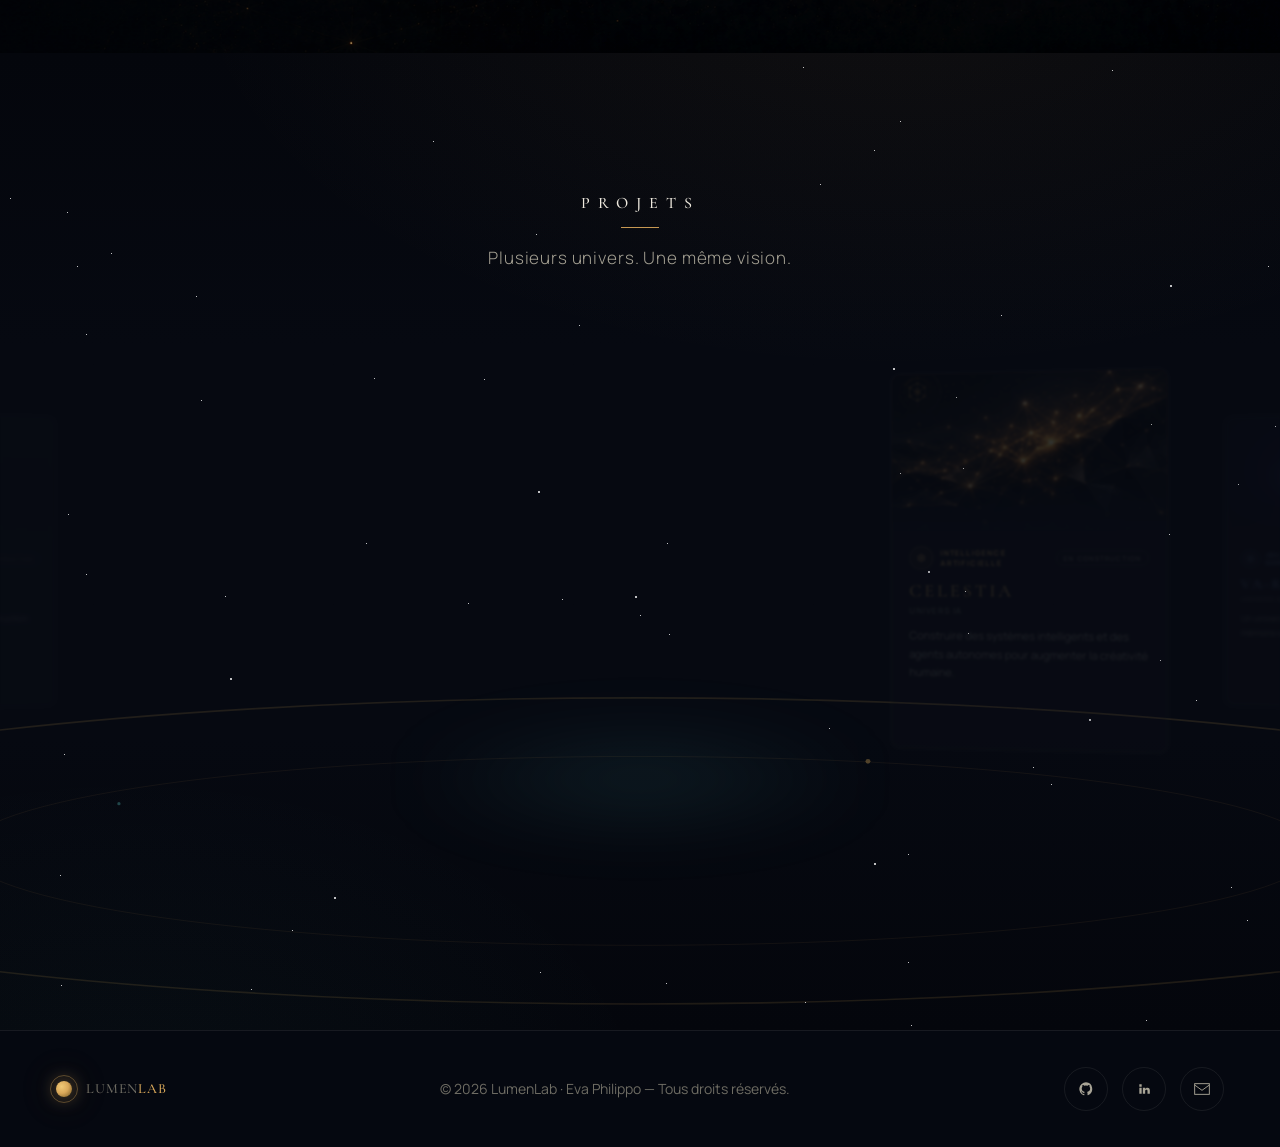
==== commit 876f96b4: "style: add project carrousel" ====
--- a/index.html
+++ b/index.html
@@ -56,6 +56,7 @@
     <link rel="stylesheet" href="css/components/buttons.css" />
     <link rel="stylesheet" href="css/components/cards.css" />
     <link rel="stylesheet" href="css/components/project-card.css" />
+    <link rel="stylesheet" href="css/components/project-galaxy.css" />
     <link rel="stylesheet" href="css/components/badges.css" />
     <link rel="stylesheet" href="css/pages/home.css" />
     <link rel="stylesheet" href="css/utilities/animations.css" />
@@ -260,170 +261,321 @@
       </section>
 
       <!-- ── 03 PROJETS ─────────────────────────────── -->
-      <section class="projects stage" id="projets" aria-labelledby="projects-heading">
+      <section
+        class="projects-galaxy stage"
+        id="projets"
+        aria-labelledby="projects-heading"
+        data-accent="astra"
+      >
         <div class="grain" aria-hidden="true"></div>
 
-        <h2 id="projects-heading" class="section-eyebrow reveal">Les Projets</h2>
-        <p class="section-sub reveal d1">Trois univers. Une même vision.</p>
-
-        <div class="project-grid">
-          <!-- ASTRALUMEN -->
-          <article class="project astra reveal d1" id="projet-astralumen">
-            <div class="project-icon" aria-hidden="true">
-              <svg viewBox="0 0 24 24" fill="none" stroke="#5fd4d0" stroke-width="1.2">
-                <path d="M12 7 C 9 11, 9 13, 12 17 C 15 13, 15 11, 12 7 Z" />
-                <path d="M7 13 C 9 14, 11 14, 12 17 C 10 17, 8 16, 7 13 Z" />
-                <path d="M17 13 C 15 14, 13 14, 12 17 C 14 17, 16 16, 17 13 Z" />
-                <circle cx="12" cy="17" r="0.8" fill="#5fd4d0" />
+        <!-- Fond galactique : étoiles JS + orbites SVG -->
+        <div class="galaxy-bg" aria-hidden="true">
+          <svg
+            class="galaxy-orbits"
+            viewBox="0 0 1400 600"
+            preserveAspectRatio="xMidYMid slice"
+            aria-hidden="true"
+          >
+            <ellipse cx="700" cy="490" rx="640" ry="94" fill="none" stroke="rgba(217,168,90,0.13)" stroke-width="1" />
+            <ellipse cx="700" cy="490" rx="415" ry="58" fill="none" stroke="rgba(217,168,90,0.07)" stroke-width="0.6" />
+            <circle cx="1296" cy="472" r="3.5" fill="rgba(217,168,90,0.55)" />
+            <circle cx="146"  cy="479" r="2.5" fill="rgba(95,212,208,0.45)" />
+            <circle cx="840"  cy="435" r="1.5" fill="rgba(217,168,90,0.35)" />
+            <circle cx="380"  cy="461" r="1"   fill="rgba(95,212,208,0.30)" />
+          </svg>
+        </div>
+
+        <!-- En-tête -->
+        <div class="galaxy-header">
+          <h2 id="projects-heading" class="section-eyebrow">Projets</h2>
+          <p class="section-sub">Plusieurs univers. Une même vision.</p>
+        </div>
+
+        <!-- Carrousel -->
+        <div class="galaxy-carousel-wrapper">
+          <div
+            class="galaxy-carousel"
+            id="galaxy-carousel"
+            role="region"
+            aria-label="Carrousel des projets"
+            aria-roledescription="carrousel"
+          >
+
+            <!-- ── 1 · AstraLumen ── -->
+            <article
+              class="galaxy-card g-astra is-active"
+              data-route="astralumen.html"
+              data-status="active"
+              data-index="0"
+              tabindex="0"
+              role="group"
+              aria-roledescription="projet"
+              aria-label="AstraLumen — Univers introspectif, 1 sur 5"
+              aria-current="true"
+            >
+              <div class="gc-visual" aria-hidden="true">
+                <div class="lotus-scene"></div>
+                <div class="gc-visual-fade"></div>
+              </div>
+              <div class="gc-body">
+                <div class="gc-meta">
+                  <span class="gc-icon" aria-hidden="true">
+                    <svg viewBox="0 0 24 24" fill="none" stroke="#5fd4d0" stroke-width="1.2">
+                      <path d="M12 7 C 9 11, 9 13, 12 17 C 15 13, 15 11, 12 7 Z" />
+                      <path d="M7 13 C 9 14, 11 14, 12 17 C 10 17, 8 16, 7 13 Z" />
+                      <path d="M17 13 C 15 14, 13 14, 12 17 C 14 17, 16 16, 17 13 Z" />
+                      <circle cx="12" cy="17" r="0.8" fill="#5fd4d0" />
+                    </svg>
+                  </span>
+                  <span class="gc-category">Roman interactif</span>
+                </div>
+                <h3 class="gc-title">AstraLumen</h3>
+                <p class="gc-subtitle">Univers introspectif</p>
+                <p class="gc-desc">
+                  Explorer l'introspection, la mémoire et la création
+                  pour éveiller le potentiel intérieur.
+                </p>
+                <div class="gc-footer">
+                  <a class="gc-cta" href="astralumen.html" aria-label="Découvrir AstraLumen">
+                    <span>Découvrir</span>
+                    <svg width="15" height="7" viewBox="0 0 20 10" fill="none" aria-hidden="true">
+                      <path d="M1 5 H18 M14 1 L18 5 L14 9" stroke="currentColor" stroke-width="1.4" stroke-linecap="square" />
+                    </svg>
+                  </a>
+                </div>
+              </div>
+            </article>
+
+            <!-- ── 2 · CelestIA ── -->
+            <article
+              class="galaxy-card g-gold"
+              data-route="celestia.html"
+              data-status="wip"
+              data-index="1"
+              tabindex="-1"
+              role="group"
+              aria-roledescription="projet"
+              aria-label="CelestIA — Univers IA, 2 sur 5"
+              aria-hidden="true"
+              aria-current="false"
+            >
+              <div class="gc-visual" aria-hidden="true">
+                <div class="net-scene"></div>
+                <div class="gc-visual-fade"></div>
+              </div>
+              <div class="gc-body">
+                <div class="gc-meta">
+                  <span class="gc-icon" aria-hidden="true">
+                    <svg viewBox="0 0 24 24" fill="none" stroke="#d9a85a" stroke-width="1.1">
+                      <polygon points="12,4 19,8 19,16 12,20 5,16 5,8" />
+                      <path d="M12 4 V 20 M5 8 L19 16 M19 8 L5 16" />
+                    </svg>
+                  </span>
+                  <span class="gc-category">Intelligence artificielle</span>
+                  <span class="gc-status-badge">En construction</span>
+                </div>
+                <h3 class="gc-title">CelestIA</h3>
+                <p class="gc-subtitle">Univers IA</p>
+                <p class="gc-desc">
+                  Construire des systèmes intelligents et des agents autonomes
+                  pour augmenter la créativité humaine.
+                </p>
+                <div class="gc-footer">
+                  <a class="gc-cta" href="celestia.html" aria-label="Découvrir CelestIA">
+                    <span>Découvrir</span>
+                    <svg width="15" height="7" viewBox="0 0 20 10" fill="none" aria-hidden="true">
+                      <path d="M1 5 H18 M14 1 L18 5 L14 9" stroke="currentColor" stroke-width="1.4" stroke-linecap="square" />
+                    </svg>
+                  </a>
+                </div>
+              </div>
+            </article>
+
+            <!-- ── 3 · VA-Rebirth ── -->
+            <article
+              class="galaxy-card g-blue"
+              data-route=""
+              data-status="wip"
+              data-index="2"
+              tabindex="-1"
+              role="group"
+              aria-roledescription="projet"
+              aria-label="VA-Rebirth — Univers narratif, 3 sur 5"
+              aria-hidden="true"
+              aria-current="false"
+            >
+              <div class="gc-visual" aria-hidden="true">
+                <div class="spiral-scene">
+                  <svg viewBox="0 0 300 300" xmlns="http://www.w3.org/2000/svg" aria-hidden="true">
+                    <circle cx="150" cy="150" r="130" fill="none" stroke="rgba(138,179,232,0.28)" stroke-width="0.8" />
+                    <circle cx="150" cy="150" r="102" fill="none" stroke="rgba(138,179,232,0.38)" stroke-width="0.7" />
+                    <circle cx="150" cy="150" r="74"  fill="none" stroke="rgba(160,195,248,0.48)" stroke-width="0.6" />
+                    <circle cx="150" cy="150" r="48"  fill="none" stroke="rgba(180,210,255,0.55)" stroke-width="0.55" />
+                    <circle cx="150" cy="150" r="26"  fill="none" stroke="rgba(200,225,255,0.62)" stroke-width="0.5" />
+                    <line x1="150" y1="20"  x2="150" y2="280" stroke="rgba(138,179,232,0.18)" stroke-width="0.6" />
+                    <line x1="20"  y1="150" x2="280" y2="150" stroke="rgba(138,179,232,0.18)" stroke-width="0.6" />
+                    <line x1="57"  y1="57"  x2="243" y2="243" stroke="rgba(138,179,232,0.14)" stroke-width="0.5" />
+                    <line x1="243" y1="57"  x2="57"  y2="243" stroke="rgba(138,179,232,0.14)" stroke-width="0.5" />
+                    <circle cx="150" cy="150" r="8"  fill="rgba(180,210,255,0.55)" />
+                    <circle cx="150" cy="150" r="3"  fill="rgba(225,238,255,0.90)" />
+                  </svg>
+                </div>
+                <div class="gc-visual-fade"></div>
+              </div>
+              <div class="gc-body">
+                <div class="gc-meta">
+                  <span class="gc-icon" aria-hidden="true">
+                    <svg viewBox="0 0 24 24" fill="none" stroke="#8ab3e8" stroke-width="1.1">
+                      <circle cx="12" cy="12" r="8" />
+                      <circle cx="12" cy="12" r="3.5" />
+                      <line x1="12" y1="4" x2="12" y2="8"  stroke="#8ab3e8" stroke-width="0.8" />
+                      <line x1="12" y1="16" x2="12" y2="20" stroke="#8ab3e8" stroke-width="0.8" />
+                    </svg>
+                  </span>
+                  <span class="gc-category">Jeu / expérimentation</span>
+                  <span class="gc-status-badge">En construction</span>
+                </div>
+                <h3 class="gc-title">VA-Rebirth</h3>
+                <p class="gc-subtitle">Univers narratif et ludique</p>
+                <p class="gc-desc">
+                  Un univers narratif et ludique entre mystère, mémoire et destin.
+                </p>
+                <div class="gc-footer gc-footer--dots"></div>
+              </div>
+            </article>
+
+            <!-- ── 4 · Expériments ── -->
+            <article
+              class="galaxy-card g-neutral"
+              data-route="taskhelper.html"
+              data-status="wip"
+              data-index="3"
+              tabindex="-1"
+              role="group"
+              aria-roledescription="projet"
+              aria-label="Expériments — Outils et prototypes, 4 sur 5"
+              aria-hidden="true"
+              aria-current="false"
+            >
+              <div class="gc-visual" aria-hidden="true">
+                <div class="lab-scene"></div>
+                <svg
+                  viewBox="0 0 400 280"
+                  style="position:absolute;inset:0;width:100%;height:100%"
+                  aria-hidden="true"
+                >
+                  <defs>
+                    <linearGradient id="gGlass" x1="0" x2="0" y1="0" y2="1">
+                      <stop offset="0%"   stop-color="#f0c976" stop-opacity="0.05" />
+                      <stop offset="100%" stop-color="#d9a85a" stop-opacity="0.15" />
+                    </linearGradient>
+                  </defs>
+                  <g opacity="0.9">
+                    <polygon points="160,90 240,90 240,200 160,200" fill="url(#gGlass)" stroke="#d9a85a" stroke-width="0.6" />
+                    <polygon points="240,90 270,75 270,185 240,200" fill="url(#gGlass)" stroke="#d9a85a" stroke-width="0.6" />
+                    <polygon points="160,90 190,75 270,75 240,90"   fill="url(#gGlass)" stroke="#d9a85a" stroke-width="0.6" />
+                  </g>
+                  <circle cx="200" cy="160" r="6" fill="#f0c976" filter="drop-shadow(0 0 10px #f0c976)" />
+                  <line x1="200" y1="160" x2="200" y2="100" stroke="#f0c976" stroke-width="0.8" opacity="0.7" />
+                  <line x1="200" y1="160" x2="200" y2="220" stroke="#f0c976" stroke-width="0.5" opacity="0.4" />
+                  <ellipse cx="200" cy="225" rx="80" ry="6" fill="#d9a85a" opacity="0.15" />
+                </svg>
+                <div class="gc-visual-fade"></div>
+              </div>
+              <div class="gc-body">
+                <div class="gc-meta">
+                  <span class="gc-icon" aria-hidden="true">
+                    <svg viewBox="0 0 24 24" fill="none" stroke="#c5bfb0" stroke-width="1.1">
+                      <path d="M10 4 H14 V 9 L 18 18 H 6 L 10 9 V 4 Z" />
+                      <path d="M10 4 H14 M 8 14 H 16" />
+                    </svg>
+                  </span>
+                  <span class="gc-category">Outils &amp; prototypes</span>
+                  <span class="gc-status-badge">En construction</span>
+                </div>
+                <h3 class="gc-title">Expériments</h3>
+                <p class="gc-subtitle">Laboratoire d'outils</p>
+                <p class="gc-desc">
+                  TaskHelper et d'autres outils en construction au sein du laboratoire.
+                </p>
+                <div class="gc-footer">
+                  <a class="gc-cta" href="taskhelper.html" aria-label="Découvrir les expériments">
+                    <span>Découvrir</span>
+                    <svg width="15" height="7" viewBox="0 0 20 10" fill="none" aria-hidden="true">
+                      <path d="M1 5 H18 M14 1 L18 5 L14 9" stroke="currentColor" stroke-width="1.4" stroke-linecap="square" />
+                    </svg>
+                  </a>
+                </div>
+              </div>
+            </article>
+
+            <!-- ── 5 · À venir ── -->
+            <article
+              class="galaxy-card g-neutral"
+              data-route=""
+              data-status="coming-soon"
+              data-index="4"
+              tabindex="-1"
+              role="group"
+              aria-roledescription="projet"
+              aria-label="À venir — Nouveaux univers en gestation, 5 sur 5"
+              aria-hidden="true"
+              aria-current="false"
+            >
+              <div class="gc-visual" aria-hidden="true">
+                <div class="nebula-scene"></div>
+                <div class="gc-visual-fade"></div>
+              </div>
+              <div class="gc-body">
+                <div class="gc-meta">
+                  <span class="gc-icon" aria-hidden="true">
+                    <svg viewBox="0 0 24 24" fill="none" stroke="#c5bfb0" stroke-width="1">
+                      <circle cx="12" cy="12" r="9" stroke-dasharray="2 3.5" />
+                      <circle cx="12" cy="12" r="2" fill="#c5bfb0" opacity="0.45" />
+                    </svg>
+                  </span>
+                  <span class="gc-category">En gestation</span>
+                </div>
+                <h3 class="gc-title">À venir</h3>
+                <p class="gc-subtitle">Nouveaux univers</p>
+                <p class="gc-desc">
+                  De nouveaux projets rejoindront bientôt LumenLab.
+                </p>
+                <div class="gc-footer gc-footer--dots"></div>
+              </div>
+            </article>
+
+          </div><!-- /.galaxy-carousel -->
+
+          <!-- Contrôles -->
+          <nav class="galaxy-controls" aria-label="Navigation du carrousel">
+            <button class="galaxy-btn gx-prev" aria-label="Projet précédent">
+              <svg width="13" height="11" viewBox="0 0 13 11" fill="none" aria-hidden="true">
+                <path d="M12 5.5H1M5 1L1 5.5L5 10" stroke="currentColor" stroke-width="1.3" stroke-linecap="square" />
               </svg>
+            </button>
+            <div
+              class="galaxy-pagination"
+              role="status"
+              aria-live="polite"
+              aria-atomic="true"
+              aria-label="Projet actif"
+            >
+              <span class="gx-current">01</span>
+              <span class="gx-sep" aria-hidden="true">/</span>
+              <span class="gx-total" aria-hidden="true">05</span>
             </div>
-
-            <div class="visual" aria-hidden="true">
-              <div class="lotus-scene"></div>
-            </div>
-
-            <h3>ASTRALUMEN</h3>
-            <p>
-              Explorer l'introspection,<br />
-              la mémoire et la création<br />
-              pour éveiller le potentiel intérieur.
-            </p>
-            <a class="link" href="astralumen.html" aria-label="Découvrir AstraLumen">
-              <span>Découvrir</span>
-              <svg width="20" height="10" viewBox="0 0 20 10" fill="none" aria-hidden="true">
-                <path
-                  d="M1 5 H18 M14 1 L18 5 L14 9"
-                  stroke="currentColor"
-                  stroke-width="1.4"
-                  stroke-linecap="square"
-                />
+            <button class="galaxy-btn gx-next" aria-label="Projet suivant">
+              <svg width="13" height="11" viewBox="0 0 13 11" fill="none" aria-hidden="true">
+                <path d="M1 5.5H12M8 1L12 5.5L8 10" stroke="currentColor" stroke-width="1.3" stroke-linecap="square" />
               </svg>
-            </a>
-          </article>
-
-          <!-- CELESTIA -->
-          <article class="project celest reveal d2" id="projet-celestia">
-            <div class="project-icon" aria-hidden="true">
-              <svg viewBox="0 0 24 24" fill="none" stroke="#d9a85a" stroke-width="1.1">
-                <polygon points="12,4 19,8 19,16 12,20 5,16 5,8" />
-                <path d="M12 4 V 20 M5 8 L19 16 M19 8 L5 16" />
-              </svg>
-            </div>
-
-            <div class="visual" aria-hidden="true">
-              <div class="net-scene"></div>
-            </div>
-
-            <h3>CELESTIA</h3>
-            <p>
-              Construire des systèmes intelligents<br />
-              et des agents autonomes<br />
-              pour augmenter la créativité humaine.
-            </p>
-            <a class="link" href="celestia.html" aria-label="Découvrir CelestIA">
-              <span>Découvrir</span>
-              <svg width="20" height="10" viewBox="0 0 20 10" fill="none" aria-hidden="true">
-                <path
-                  d="M1 5 H18 M14 1 L18 5 L14 9"
-                  stroke="currentColor"
-                  stroke-width="1.4"
-                  stroke-linecap="square"
-                />
-              </svg>
-            </a>
-          </article>
-
-          <!-- EXPÉRIMENTS -->
-          <article class="project exp reveal d3" id="projet-taskhelper">
-            <div class="project-icon" aria-hidden="true">
-              <svg viewBox="0 0 24 24" fill="none" stroke="#f1ece1" stroke-width="1.1">
-                <path d="M10 4 H14 V 9 L 18 18 H 6 L 10 9 V 4 Z" />
-                <path d="M10 4 H14 M 8 14 H 16" />
-              </svg>
-            </div>
-
-            <div class="visual" aria-hidden="true">
-              <div class="lab-scene"></div>
-              <!-- Vitrine isométrique SVG -->
-              <svg
-                viewBox="0 0 400 280"
-                style="position: absolute; inset: 0; width: 100%; height: 100%"
-                aria-hidden="true"
-              >
-                <defs>
-                  <linearGradient id="glassG" x1="0" x2="0" y1="0" y2="1">
-                    <stop offset="0%" stop-color="#f0c976" stop-opacity="0.05" />
-                    <stop offset="100%" stop-color="#d9a85a" stop-opacity="0.15" />
-                  </linearGradient>
-                </defs>
-                <g opacity="0.95">
-                  <polygon
-                    points="160,90 240,90 240,200 160,200"
-                    fill="url(#glassG)"
-                    stroke="#d9a85a"
-                    stroke-width="0.6"
-                  />
-                  <polygon
-                    points="240,90 270,75 270,185 240,200"
-                    fill="url(#glassG)"
-                    stroke="#d9a85a"
-                    stroke-width="0.6"
-                  />
-                  <polygon
-                    points="160,90 190,75 270,75 240,90"
-                    fill="url(#glassG)"
-                    stroke="#d9a85a"
-                    stroke-width="0.6"
-                  />
-                </g>
-                <circle
-                  cx="200"
-                  cy="160"
-                  r="6"
-                  fill="#f0c976"
-                  filter="drop-shadow(0 0 10px #f0c976)"
-                />
-                <line
-                  x1="200"
-                  y1="160"
-                  x2="200"
-                  y2="100"
-                  stroke="#f0c976"
-                  stroke-width="0.8"
-                  opacity="0.7"
-                />
-                <line
-                  x1="200"
-                  y1="160"
-                  x2="200"
-                  y2="220"
-                  stroke="#f0c976"
-                  stroke-width="0.5"
-                  opacity="0.4"
-                />
-                <ellipse cx="200" cy="225" rx="80" ry="6" fill="#d9a85a" opacity="0.18" />
-              </svg>
-            </div>
-
-            <h3>EXPÉRIMENTS</h3>
-            <p>
-              Découvrez <strong>TaskHelper</strong> ainsi que<br />
-              d'autres outils et expériences en<br />
-              cours de conception au sein du laboratoire.
-            </p>
-            <a class="link" href="taskhelper.html" aria-label="Découvrir TaskHelper">
-              <span>Découvrir</span>
-              <svg width="20" height="10" viewBox="0 0 20 10" fill="none" aria-hidden="true">
-                <path
-                  d="M1 5 H18 M14 1 L18 5 L14 9"
-                  stroke="currentColor"
-                  stroke-width="1.4"
-                  stroke-linecap="square"
-                />
-              </svg>
-            </a>
-          </article>
-        </div>
+            </button>
+          </nav>
+
+          <p class="galaxy-hint" aria-hidden="true">Faites glisser pour explorer</p>
+
+        </div><!-- /.galaxy-carousel-wrapper -->
       </section>
     </main>
 
@@ -470,6 +622,7 @@
       </nav>
     </footer>
 
+    <script src="https://cdn.jsdelivr.net/npm/gsap@3.12.5/dist/gsap.min.js"></script>
     <script type="module" src="js/main.js"></script>
   </body>
 </html>
--- a/css/components/project-galaxy.css
+++ b/css/components/project-galaxy.css
@@ -0,0 +1,631 @@
+/* ════════════════════════════════════════════════════════
+   PROJECT GALAXY — Section carrousel galactique
+   ════════════════════════════════════════════════════════ */
+
+/* ─── SECTION ──────────────────────────────────────────── */
+.projects-galaxy {
+  padding: 140px 0 100px;
+  overflow: hidden;
+  display: flex;
+  flex-direction: column;
+  align-items: center;
+}
+
+/* ─── BACKGROUND GALACTIQUE ────────────────────────────── */
+.galaxy-bg {
+  position: absolute;
+  inset: 0;
+  pointer-events: none;
+  overflow: hidden;
+  z-index: 0;
+}
+
+.gx-star {
+  position: absolute;
+  border-radius: 50%;
+  background: #ffffff;
+  animation: gxTwinkle var(--star-dur, 3s) ease-in-out infinite alternate;
+}
+
+.galaxy-orbits {
+  position: absolute;
+  width: 100%;
+  height: 100%;
+  top: 0;
+  left: 0;
+  opacity: 0;
+  transition: opacity 1.2s ease;
+}
+.galaxy-orbits.visible {
+  opacity: 1;
+}
+
+/* ─── EN-TÊTE SECTION ──────────────────────────────────── */
+.galaxy-header {
+  position: relative;
+  z-index: 2;
+  text-align: center;
+  margin-bottom: 52px;
+}
+
+/* ─── WRAPPER CARROUSEL ────────────────────────────────── */
+.galaxy-carousel-wrapper {
+  position: relative;
+  width: 100%;
+  z-index: 2;
+  display: flex;
+  flex-direction: column;
+  align-items: center;
+}
+
+/* Glow central réactif à l'univers actif */
+.galaxy-carousel-wrapper::before {
+  content: '';
+  position: absolute;
+  bottom: 96px;
+  left: 50%;
+  transform: translateX(-50%);
+  width: 500px;
+  height: 110px;
+  border-radius: 50%;
+  filter: blur(34px);
+  pointer-events: none;
+  z-index: 0;
+  background: radial-gradient(ellipse, rgba(217, 168, 90, 0.10) 0%, transparent 70%);
+  transition: background 0.7s ease;
+}
+
+.projects-galaxy[data-accent='astra'] .galaxy-carousel-wrapper::before {
+  background: radial-gradient(ellipse, rgba(95, 212, 208, 0.12) 0%, transparent 70%);
+}
+.projects-galaxy[data-accent='gold'] .galaxy-carousel-wrapper::before {
+  background: radial-gradient(ellipse, rgba(217, 168, 90, 0.12) 0%, transparent 70%);
+}
+.projects-galaxy[data-accent='blue'] .galaxy-carousel-wrapper::before {
+  background: radial-gradient(ellipse, rgba(138, 179, 232, 0.11) 0%, transparent 70%);
+}
+.projects-galaxy[data-accent='neutral'] .galaxy-carousel-wrapper::before {
+  background: radial-gradient(ellipse, rgba(197, 191, 176, 0.08) 0%, transparent 70%);
+}
+
+/* ─── PISTE CARROUSEL ──────────────────────────────────── */
+.galaxy-carousel {
+  position: relative;
+  width: 100%;
+  height: 500px;
+  perspective: 1400px;
+  cursor: grab;
+  z-index: 1;
+}
+.galaxy-carousel.is-dragging {
+  cursor: grabbing;
+}
+
+/* ════════════════════════════════════════════════════════
+   GALAXY CARD
+   ════════════════════════════════════════════════════════ */
+.galaxy-card {
+  position: absolute;
+  top: 0;
+  left: 50%;
+  margin-left: -170px;
+  width: 340px;
+  height: 480px;
+  display: flex;
+  flex-direction: column;
+  background: rgba(9, 12, 22, 0.94);
+  border: 1px solid rgba(217, 168, 90, 0.11);
+  border-radius: 12px;
+  overflow: hidden;
+  transform-origin: center center;
+  will-change: transform, opacity;
+  transition: border-color 0.55s ease;
+  outline: none;
+  cursor: pointer;
+  user-select: none;
+}
+
+/* Focus clavier */
+.galaxy-card:focus-visible {
+  outline: 2px solid var(--gc-accent, var(--gold));
+  outline-offset: 4px;
+}
+
+/* ─── Accents par univers ──────────────────────────────── */
+.galaxy-card.g-astra  { --gc-accent: #5fd4d0; --gc-accent-rgb: 95, 212, 208; }
+.galaxy-card.g-gold   { --gc-accent: #d9a85a; --gc-accent-rgb: 217, 168, 90; }
+.galaxy-card.g-blue   { --gc-accent: #8ab3e8; --gc-accent-rgb: 138, 179, 232; }
+.galaxy-card.g-neutral { --gc-accent: #c5bfb0; --gc-accent-rgb: 197, 191, 176; }
+
+/* ─── Carte active ─────────────────────────────────────── */
+.galaxy-card.g-astra.is-active {
+  border-color: rgba(95, 212, 208, 0.32);
+  box-shadow:
+    0 0 0 1px rgba(95, 212, 208, 0.07),
+    0 8px 40px rgba(95, 212, 208, 0.09),
+    0 24px 80px rgba(0, 0, 0, 0.6);
+}
+.galaxy-card.g-gold.is-active {
+  border-color: rgba(217, 168, 90, 0.32);
+  box-shadow:
+    0 0 0 1px rgba(217, 168, 90, 0.07),
+    0 8px 40px rgba(217, 168, 90, 0.09),
+    0 24px 80px rgba(0, 0, 0, 0.6);
+}
+.galaxy-card.g-blue.is-active {
+  border-color: rgba(138, 179, 232, 0.30);
+  box-shadow:
+    0 0 0 1px rgba(138, 179, 232, 0.06),
+    0 8px 40px rgba(138, 179, 232, 0.08),
+    0 24px 80px rgba(0, 0, 0, 0.6);
+}
+.galaxy-card.g-neutral.is-active {
+  border-color: rgba(197, 191, 176, 0.22);
+  box-shadow:
+    0 0 0 1px rgba(197, 191, 176, 0.05),
+    0 8px 40px rgba(197, 191, 176, 0.07),
+    0 24px 80px rgba(0, 0, 0, 0.6);
+}
+
+/* ─── Zone visuelle ────────────────────────────────────── */
+.gc-visual {
+  position: relative;
+  height: 200px;
+  flex-shrink: 0;
+  overflow: hidden;
+}
+
+/* Fondu en bas du visuel */
+.gc-visual-fade {
+  position: absolute;
+  bottom: 0;
+  left: 0;
+  right: 0;
+  height: 64px;
+  background: linear-gradient(to bottom, transparent, rgba(9, 12, 22, 0.94));
+  pointer-events: none;
+  z-index: 2;
+}
+
+/* Léger zoom sur image active */
+.galaxy-card.is-active .lotus-scene,
+.galaxy-card.is-active .net-scene {
+  animation: gxImgBreathe 9s ease-in-out infinite alternate;
+}
+
+/* ─── Scènes visuelles ─────────────────────────────────── */
+
+/* AstraLumen — réutilise les styles de project-card.css */
+.galaxy-card .lotus-scene {
+  position: absolute;
+  inset: 0;
+  background-image: url('../../assets/astralumen-lotus.png');
+  background-size: 104%;
+  background-position: center;
+}
+/* CelestIA */
+.galaxy-card .net-scene {
+  position: absolute;
+  inset: 0;
+  background-image: url('../../assets/celestia-network.png');
+  background-size: 104%;
+  background-position: center;
+}
+/* Autres projets */
+.galaxy-card .lab-scene {
+  position: absolute;
+  inset: 0;
+  background: linear-gradient(180deg, #0a0d14, #04060a);
+}
+.galaxy-card .lab-scene::after {
+  content: '';
+  position: absolute;
+  inset: 0;
+  background-image:
+    linear-gradient(rgba(217, 168, 90, 0.06) 1px, transparent 1px),
+    linear-gradient(90deg, rgba(217, 168, 90, 0.06) 1px, transparent 1px);
+  background-size: 36px 36px;
+  mask-image: radial-gradient(ellipse 70% 60% at 50% 70%, #000, transparent 80%);
+  -webkit-mask-image: radial-gradient(ellipse 70% 60% at 50% 70%, #000, transparent 80%);
+}
+
+/* VA-Rebirth — spirale mystique */
+.spiral-scene {
+  position: absolute;
+  inset: 0;
+  background: radial-gradient(ellipse at 50% 44%, #121640 0%, #080c25 45%, #040610 100%);
+}
+.spiral-scene svg {
+  position: absolute;
+  inset: 0;
+  width: 100%;
+  height: 100%;
+  opacity: 1;
+  animation: gxSpiralSpin 28s linear infinite;
+  transform-origin: center center;
+}
+
+/* Halo bleuté au centre de la spirale */
+.spiral-scene::before {
+  content: '';
+  position: absolute;
+  inset: 0;
+  background: radial-gradient(ellipse 50% 42% at 50% 50%, rgba(138, 179, 232, 0.22) 0%, transparent 68%);
+  z-index: 1;
+  pointer-events: none;
+}
+
+/* À venir — nébuleuse ivoire */
+.nebula-scene {
+  position: absolute;
+  inset: 0;
+  background: radial-gradient(ellipse at 50% 50%, #0d0d1e 0%, #05050c 100%);
+}
+.nebula-scene::before {
+  content: '';
+  position: absolute;
+  inset: 0;
+  background:
+    radial-gradient(ellipse 52% 34% at 50% 48%, rgba(241, 236, 225, 0.09) 0%, transparent 68%),
+    radial-gradient(ellipse 26% 20% at 28% 68%, rgba(217, 168, 90, 0.06) 0%, transparent 60%),
+    radial-gradient(ellipse 22% 28% at 74% 30%, rgba(95, 212, 208, 0.05) 0%, transparent 60%);
+  animation: gxNebulaBreath 7s ease-in-out infinite alternate;
+}
+.nebula-scene::after {
+  content: '';
+  position: absolute;
+  inset: 0;
+  background-image:
+    radial-gradient(1px 1px at 20% 30%, rgba(241,236,225,0.4), transparent),
+    radial-gradient(1px 1px at 60% 20%, rgba(241,236,225,0.3), transparent),
+    radial-gradient(1px 1px at 80% 55%, rgba(241,236,225,0.35), transparent),
+    radial-gradient(1px 1px at 40% 72%, rgba(241,236,225,0.25), transparent),
+    radial-gradient(1px 1px at 70% 80%, rgba(241,236,225,0.3), transparent);
+}
+
+/* ─── Contenu card ─────────────────────────────────────── */
+.gc-body {
+  flex: 1;
+  padding: 20px 22px 24px;
+  display: flex;
+  flex-direction: column;
+  overflow: hidden;
+}
+
+.gc-meta {
+  display: flex;
+  align-items: center;
+  gap: 9px;
+  margin-bottom: 14px;
+  flex-shrink: 0;
+}
+
+.gc-icon {
+  width: 30px;
+  height: 30px;
+  border-radius: 50%;
+  border: 1px solid rgba(var(--gc-accent-rgb, 217, 168, 90), 0.22);
+  background: rgba(var(--gc-accent-rgb, 217, 168, 90), 0.05);
+  display: grid;
+  place-items: center;
+  flex-shrink: 0;
+}
+.gc-icon svg {
+  width: 14px;
+  height: 14px;
+}
+
+.gc-category {
+  font-size: 9px;
+  letter-spacing: 0.20em;
+  text-transform: uppercase;
+  color: var(--gc-accent, var(--gold));
+  font-weight: 600;
+  font-family: var(--sans);
+}
+
+.gc-status-badge {
+  margin-left: auto;
+  font-size: 8px;
+  letter-spacing: 0.14em;
+  text-transform: uppercase;
+  font-weight: 500;
+  color: var(--ink-mute);
+  font-family: var(--sans);
+  padding: 3px 8px;
+  border: 1px solid rgba(255, 255, 255, 0.07);
+  border-radius: 20px;
+  white-space: nowrap;
+  flex-shrink: 0;
+}
+
+.gc-title {
+  font-family: var(--serif);
+  font-weight: 400;
+  font-size: 22px;
+  letter-spacing: 0.18em;
+  color: var(--gc-accent, var(--gold));
+  margin: 0 0 5px;
+  text-transform: uppercase;
+  flex-shrink: 0;
+  line-height: 1.2;
+}
+
+.gc-subtitle {
+  font-size: 10px;
+  letter-spacing: 0.16em;
+  text-transform: uppercase;
+  color: var(--ink-mute);
+  font-weight: 500;
+  margin: 0 0 14px;
+  font-family: var(--sans);
+  flex-shrink: 0;
+}
+
+.gc-desc {
+  font-size: 13.5px;
+  line-height: 1.72;
+  color: var(--ink-dim);
+  font-weight: 300;
+  margin: 0 0 20px;
+  flex: 1;
+  display: -webkit-box;
+  -webkit-line-clamp: 4;
+  -webkit-box-orient: vertical;
+  overflow: hidden;
+}
+
+.gc-footer {
+  display: flex;
+  align-items: center;
+  min-height: 24px;
+  flex-shrink: 0;
+}
+
+/* Points décoratifs pour les cards sans CTA */
+.gc-footer--dots::after {
+  content: '· · ·';
+  color: var(--ink-mute);
+  letter-spacing: 0.45em;
+  font-size: 13px;
+  opacity: 0;
+  transition: opacity 0.4s ease;
+}
+.galaxy-card.is-active .gc-footer--dots::after {
+  opacity: 1;
+}
+
+/* ─── CTA link ─────────────────────────────────────────── */
+.gc-cta {
+  display: inline-flex;
+  align-items: center;
+  gap: 10px;
+  font-size: 10px;
+  letter-spacing: 0.22em;
+  font-weight: 600;
+  text-transform: uppercase;
+  color: var(--gc-accent, var(--gold));
+  border-bottom: 1px solid var(--gc-accent, var(--gold));
+  padding-bottom: 3px;
+  font-family: var(--sans);
+  cursor: pointer;
+  opacity: 0;
+  pointer-events: none;
+  transition:
+    opacity 0.4s ease,
+    gap 0.3s ease;
+}
+.gc-cta svg {
+  transition: transform 0.3s ease;
+  flex-shrink: 0;
+}
+.galaxy-card.is-active .gc-cta {
+  opacity: 1;
+  pointer-events: auto;
+}
+.galaxy-card.is-active .gc-cta:hover {
+  gap: 14px;
+}
+.galaxy-card.is-active .gc-cta:hover svg {
+  transform: translateX(3px);
+}
+.gc-cta:focus-visible {
+  outline: 2px solid var(--gc-accent, var(--gold));
+  outline-offset: 4px;
+  border-radius: 2px;
+}
+
+/* ════════════════════════════════════════════════════════
+   CONTRÔLES
+   ════════════════════════════════════════════════════════ */
+.galaxy-controls {
+  display: flex;
+  align-items: center;
+  gap: 24px;
+  margin-top: 36px;
+  position: relative;
+  z-index: 3;
+}
+
+.galaxy-btn {
+  width: 42px;
+  height: 42px;
+  border-radius: 50%;
+  border: 1px solid var(--line);
+  background: rgba(12, 16, 28, 0.7);
+  backdrop-filter: blur(8px);
+  -webkit-backdrop-filter: blur(8px);
+  color: var(--ink-dim);
+  display: grid;
+  place-items: center;
+  cursor: pointer;
+  transition:
+    border-color 0.3s ease,
+    color 0.3s ease,
+    transform 0.25s ease;
+}
+.galaxy-btn:hover {
+  border-color: var(--gold);
+  color: var(--gold);
+  transform: scale(1.1);
+}
+.galaxy-btn:focus-visible {
+  outline: 2px solid var(--gold);
+  outline-offset: 3px;
+}
+.galaxy-btn:active {
+  transform: scale(0.96);
+}
+
+.galaxy-pagination {
+  display: flex;
+  align-items: baseline;
+  gap: 6px;
+  font-family: var(--sans);
+  font-size: 13px;
+  letter-spacing: 0.10em;
+  color: var(--ink-dim);
+  min-width: 54px;
+  justify-content: center;
+}
+
+.gx-current {
+  color: var(--gold);
+  font-weight: 600;
+  font-size: 15px;
+  letter-spacing: 0.05em;
+  transition: color 0.3s ease;
+}
+
+.gx-sep {
+  color: var(--ink-mute);
+  font-size: 11px;
+}
+
+/* ─── Hint ─────────────────────────────────────────────── */
+.galaxy-hint {
+  font-family: var(--sans);
+  font-size: 9px;
+  letter-spacing: 0.26em;
+  text-transform: uppercase;
+  color: var(--ink-mute);
+  margin-top: 18px;
+  display: flex;
+  align-items: center;
+  gap: 10px;
+  opacity: 0.65;
+  pointer-events: none;
+}
+.galaxy-hint::before,
+.galaxy-hint::after {
+  content: '';
+  display: block;
+  width: 22px;
+  height: 1px;
+  background: currentColor;
+  opacity: 0.5;
+}
+
+/* ════════════════════════════════════════════════════════
+   KEYFRAMES
+   ════════════════════════════════════════════════════════ */
+@keyframes gxTwinkle {
+  from { opacity: var(--star-opacity, 0.3); }
+  to   { opacity: calc(var(--star-opacity, 0.3) * 0.25); }
+}
+
+@keyframes gxSpiralSpin {
+  from { transform: rotate(0deg); }
+  to   { transform: rotate(360deg); }
+}
+
+@keyframes gxNebulaBreath {
+  from { opacity: 0.7; transform: scale(1); }
+  to   { opacity: 1;   transform: scale(1.05); }
+}
+
+@keyframes gxImgBreathe {
+  from { background-size: 104%; }
+  to   { background-size: 110%; }
+}
+
+/* ════════════════════════════════════════════════════════
+   RESPONSIVE
+   ════════════════════════════════════════════════════════ */
+
+/* Tablette */
+@media (min-width: 768px) and (max-width: 1199px) {
+  .galaxy-card {
+    width: 300px;
+    margin-left: -150px;
+    height: 460px;
+  }
+  .gc-visual { height: 180px; }
+  .gc-title { font-size: 20px; }
+}
+
+/* Grand desktop */
+@media (min-width: 1400px) {
+  .galaxy-card {
+    width: 360px;
+    margin-left: -180px;
+    height: 500px;
+  }
+  .gc-visual { height: 218px; }
+  .gc-title  { font-size: 24px; }
+  .gc-desc   { font-size: 14px; }
+  .galaxy-carousel { height: 525px; }
+}
+
+/* Mobile */
+@media (max-width: 767px) {
+  .projects-galaxy {
+    padding: 80px 0 64px;
+  }
+  .galaxy-header {
+    margin-bottom: 36px;
+    padding: 0 24px;
+  }
+  .galaxy-carousel {
+    height: 520px;
+    perspective: none;
+  }
+  .galaxy-card {
+    width: min(84vw, 300px);
+    margin-left: calc(min(84vw, 300px) / -2);
+    height: 460px;
+  }
+  .gc-visual { height: 176px; }
+  .gc-title  { font-size: 20px; }
+  .gc-desc   { font-size: 13px; }
+  .gc-body   { padding: 18px 18px 20px; }
+  .galaxy-carousel-wrapper::before { display: none; }
+  .galaxy-orbits { display: none; }
+}
+
+/* Petits mobiles */
+@media (max-width: 380px) {
+  .galaxy-card {
+    width: min(88vw, 300px);
+    margin-left: calc(min(88vw, 300px) / -2);
+    height: 480px;
+  }
+}
+
+/* ─── REDUCED MOTION ───────────────────────────────────── */
+@media (prefers-reduced-motion: reduce) {
+  .spiral-scene svg,
+  .nebula-scene::before,
+  .galaxy-card.is-active .lotus-scene,
+  .galaxy-card.is-active .net-scene,
+  .gx-star {
+    animation: none !important;
+  }
+  .galaxy-carousel-wrapper::before,
+  .galaxy-card,
+  .galaxy-btn,
+  .gc-cta,
+  .gx-current {
+    transition: none !important;
+  }
+}
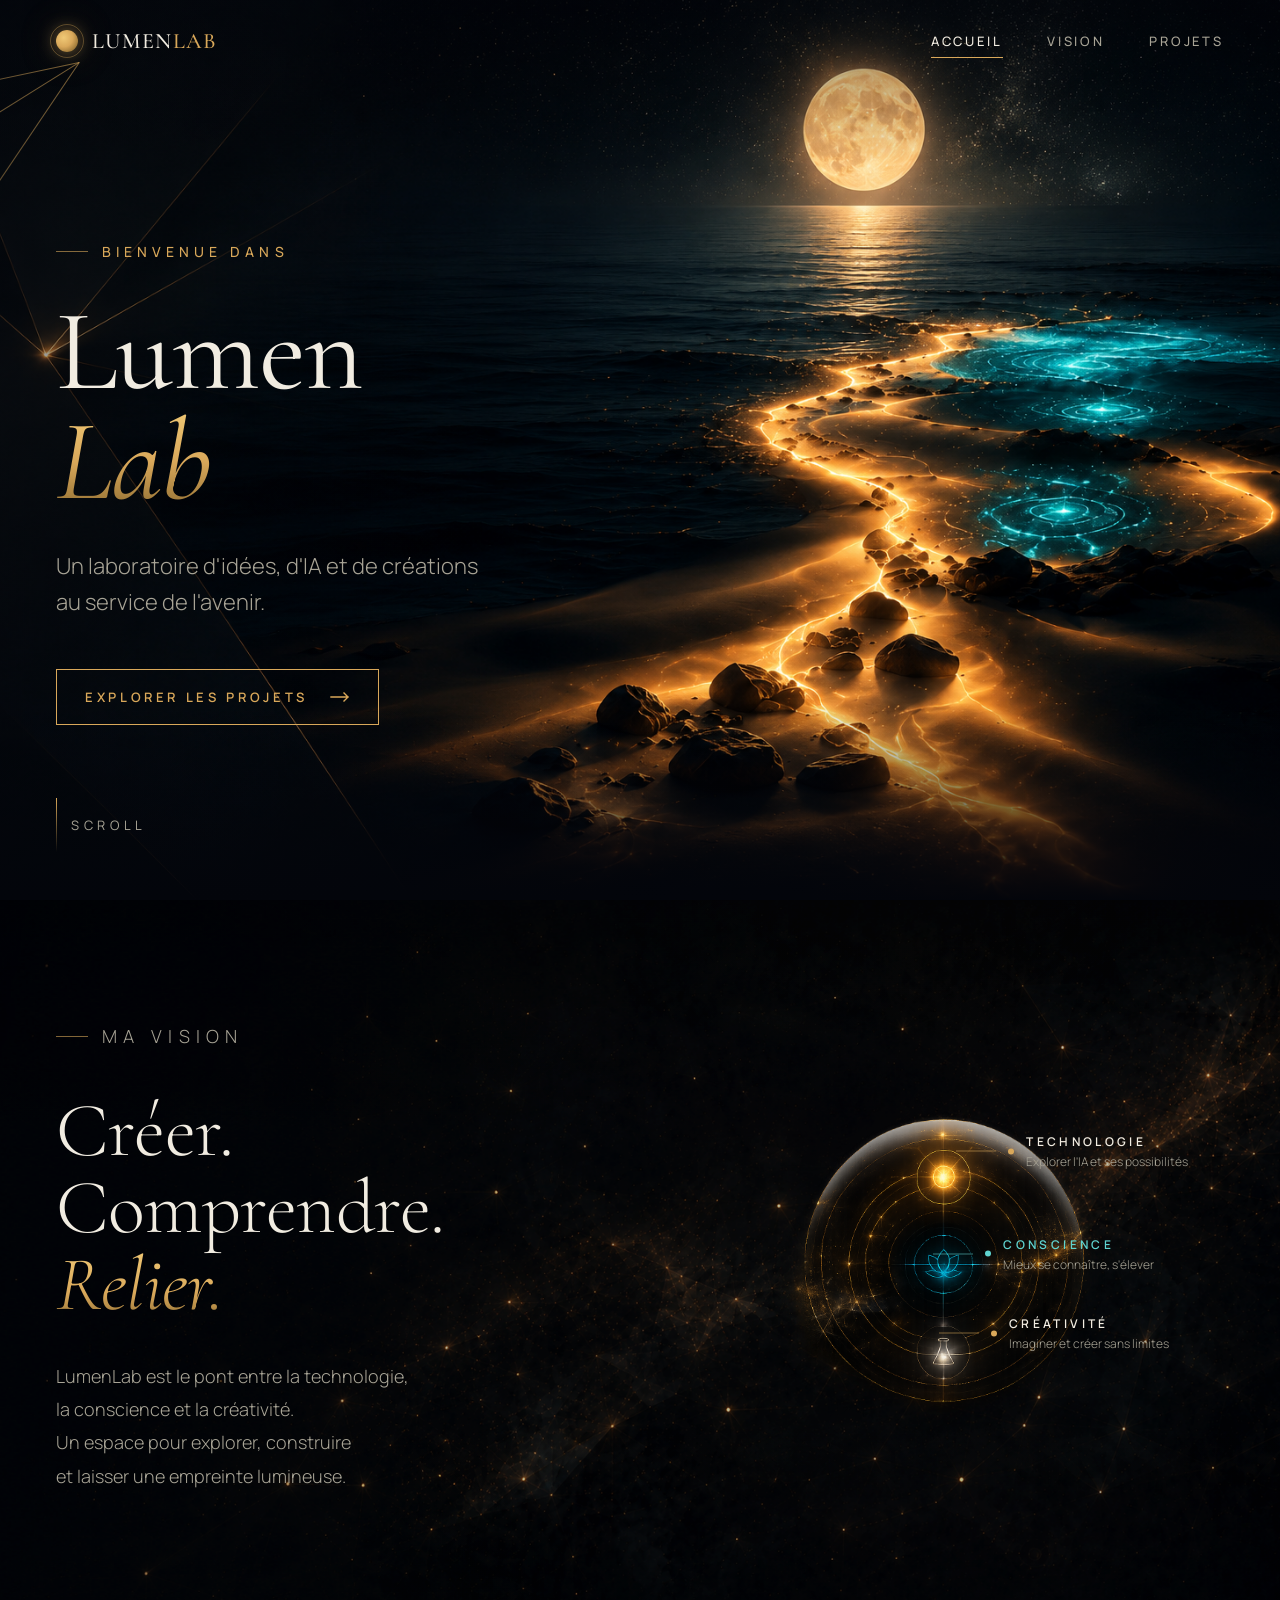
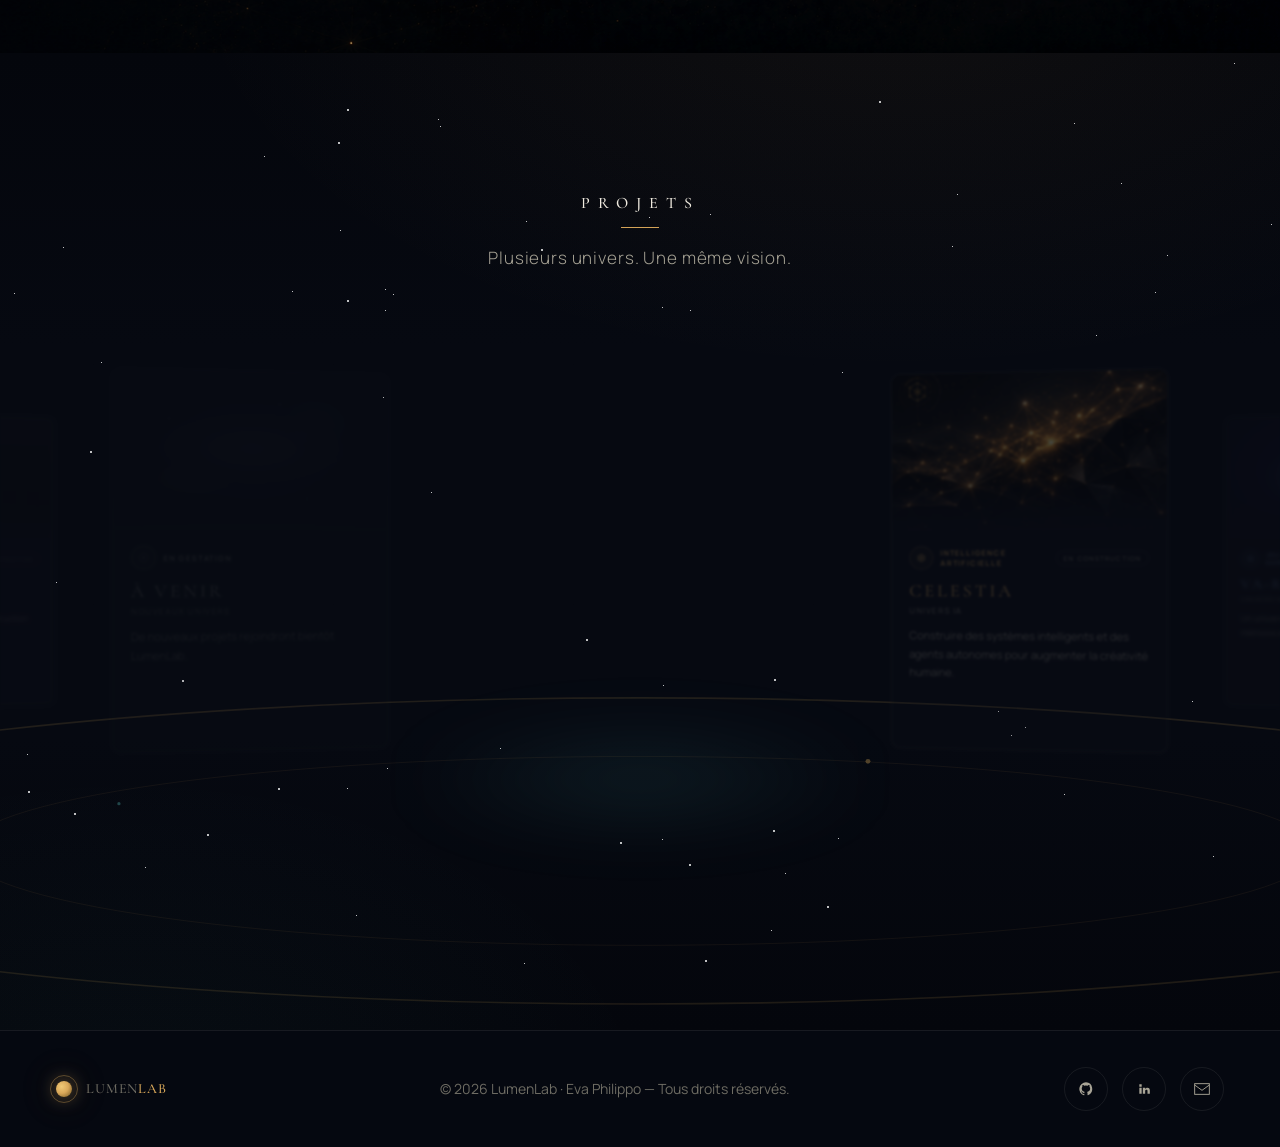
==== commit 898ea754: "chore: change astralumen URL" ====
--- a/index.html
+++ b/index.html
@@ -58,6 +58,7 @@
     <link rel="stylesheet" href="css/components/project-card.css" />
     <link rel="stylesheet" href="css/components/project-galaxy.css" />
     <link rel="stylesheet" href="css/components/badges.css" />
+    <link rel="stylesheet" href="css/components/leave-modal.css" />
     <link rel="stylesheet" href="css/pages/home.css" />
     <link rel="stylesheet" href="css/utilities/animations.css" />
     <link rel="stylesheet" href="css/utilities/responsive.css" />
@@ -305,7 +306,7 @@
             <!-- ── 1 · AstraLumen ── -->
             <article
               class="galaxy-card g-astra is-active"
-              data-route="astralumen.html"
+              data-route="https://astralumen.lumenforge.me"
               data-status="active"
               data-index="0"
               tabindex="0"
@@ -337,7 +338,7 @@
                   pour éveiller le potentiel intérieur.
                 </p>
                 <div class="gc-footer">
-                  <a class="gc-cta" href="astralumen.html" aria-label="Découvrir AstraLumen">
+                  <a class="gc-cta" href="https://astralumen.lumenforge.me" aria-label="Découvrir AstraLumen">
                     <span>Découvrir</span>
                     <svg width="15" height="7" viewBox="0 0 20 10" fill="none" aria-hidden="true">
                       <path d="M1 5 H18 M14 1 L18 5 L14 9" stroke="currentColor" stroke-width="1.4" stroke-linecap="square" />
@@ -622,6 +623,48 @@
       </nav>
     </footer>
 
+    <!-- ── Interstitiel : quitter LumenLab pour AstraLumen ── -->
+    <div
+      class="leave-modal"
+      id="leave-modal"
+      role="dialog"
+      aria-modal="true"
+      aria-labelledby="leave-title"
+      aria-hidden="true"
+    >
+      <div class="leave-backdrop" data-leave-close></div>
+      <div class="leave-dialog" role="document">
+        <figure class="leave-avatar">
+          <img
+            src="assets/Caro2.png"
+            alt="Caro, gardienne d'AstraLumen"
+            width="80"
+            height="80"
+            loading="lazy"
+            decoding="async"
+          />
+        </figure>
+        <div class="leave-body">
+          <p class="leave-label">Caro · AstraLumen</p>
+          <p class="leave-message" id="leave-title">
+            Tu t'apprêtes à quitter LumenLab pour <em>AstraLumen</em> —
+            un autre univers t'attend.
+          </p>
+          <div class="leave-actions">
+            <button type="button" class="leave-btn leave-stay" data-leave-close>
+              Rester ici
+            </button>
+            <a class="leave-btn leave-continue" href="https://astralumen.lumenforge.me">
+              <span>Continuer</span>
+              <svg width="18" height="9" viewBox="0 0 20 10" fill="none" aria-hidden="true">
+                <path d="M1 5 H18 M14 1 L18 5 L14 9" stroke="currentColor" stroke-width="1.4" stroke-linecap="square" />
+              </svg>
+            </a>
+          </div>
+        </div>
+      </div>
+    </div>
+
     <script src="https://cdn.jsdelivr.net/npm/gsap@3.12.5/dist/gsap.min.js"></script>
     <script type="module" src="js/main.js"></script>
   </body>
--- a/css/components/leave-modal.css
+++ b/css/components/leave-modal.css
@@ -0,0 +1,210 @@
+/* ════════════════════════════════════════════════════════
+   Interstitiel de sortie — « Caro » avant de quitter
+   LumenLab pour un univers externe (AstraLumen).
+   ════════════════════════════════════════════════════════ */
+
+.leave-modal {
+  position: fixed;
+  inset: 0;
+  z-index: 1000;
+  display: flex;
+  align-items: center;
+  justify-content: center;
+  padding: 24px;
+  opacity: 0;
+  visibility: hidden;
+  pointer-events: none;
+  transition:
+    opacity 0.35s ease,
+    visibility 0s linear 0.35s;
+}
+.leave-modal.is-open {
+  opacity: 1;
+  visibility: visible;
+  pointer-events: auto;
+  transition:
+    opacity 0.35s ease,
+    visibility 0s;
+}
+
+.leave-backdrop {
+  position: absolute;
+  inset: 0;
+  background: rgba(3, 5, 10, 0.72);
+  backdrop-filter: blur(6px);
+  -webkit-backdrop-filter: blur(6px);
+}
+
+/* ─── Panneau ─────────────────────────────────────────── */
+.leave-dialog {
+  position: relative;
+  display: flex;
+  gap: 22px;
+  align-items: flex-start;
+  max-width: 520px;
+  width: 100%;
+  padding: 28px 30px;
+  background: linear-gradient(160deg, var(--graphite) 0%, var(--bg-2) 100%);
+  border: 1px solid var(--line);
+  border-radius: 16px;
+  box-shadow:
+    0 30px 80px -30px rgba(0, 0, 0, 0.8),
+    0 0 0 1px rgba(217, 168, 90, 0.05),
+    inset 0 1px 0 rgba(241, 236, 225, 0.04);
+  transform: translateY(14px) scale(0.98);
+  transition: transform 0.4s cubic-bezier(0.16, 1, 0.3, 1);
+}
+.leave-modal.is-open .leave-dialog {
+  transform: translateY(0) scale(1);
+}
+
+/* ─── Avatar Caro ─────────────────────────────────────── */
+.leave-avatar {
+  flex-shrink: 0;
+  width: 66px;
+  height: 66px;
+  margin: 2px 0 0;
+  border-radius: 50%;
+  padding: 2px;
+  background: linear-gradient(150deg, var(--gold-hi), var(--gold-deep));
+}
+.leave-avatar img {
+  width: 100%;
+  height: 100%;
+  object-fit: cover;
+  border-radius: 50%;
+  display: block;
+  border: 2px solid var(--graphite);
+}
+
+/* ─── Texte ───────────────────────────────────────────── */
+.leave-body {
+  flex: 1;
+  min-width: 0;
+}
+.leave-label {
+  font-family: var(--sans);
+  font-size: 11px;
+  letter-spacing: 0.24em;
+  text-transform: uppercase;
+  font-weight: 600;
+  color: var(--gold-hi);
+  margin: 4px 0 12px;
+}
+.leave-message {
+  font-family: var(--serif);
+  font-size: 21px;
+  line-height: 1.4;
+  color: var(--ink);
+  margin: 0 0 22px;
+}
+.leave-message em {
+  font-style: italic;
+  color: var(--gold-hi);
+}
+
+/* ─── Actions ─────────────────────────────────────────── */
+.leave-actions {
+  display: flex;
+  gap: 12px;
+  flex-wrap: wrap;
+}
+.leave-btn {
+  display: inline-flex;
+  align-items: center;
+  gap: 9px;
+  padding: 12px 20px;
+  font-family: var(--sans);
+  font-size: 11px;
+  letter-spacing: 0.16em;
+  text-transform: uppercase;
+  font-weight: 600;
+  border-radius: 8px;
+  cursor: pointer;
+  transition:
+    background 0.35s ease,
+    color 0.35s ease,
+    border-color 0.35s ease,
+    gap 0.3s ease;
+}
+.leave-btn svg {
+  flex-shrink: 0;
+  transition: transform 0.3s ease;
+}
+
+.leave-stay {
+  background: transparent;
+  border: 1px solid var(--line);
+  color: var(--ink-dim);
+}
+.leave-stay:hover {
+  border-color: rgba(241, 236, 225, 0.28);
+  color: var(--ink);
+}
+
+.leave-continue {
+  position: relative;
+  overflow: hidden;
+  background: transparent;
+  border: 1px solid var(--gold);
+  color: var(--gold-hi);
+}
+.leave-continue::before {
+  content: '';
+  position: absolute;
+  inset: 0;
+  z-index: 0;
+  background: linear-gradient(150deg, var(--gold-hi), var(--gold));
+  transform: translateX(-101%);
+  transition: transform 0.5s cubic-bezier(0.7, 0, 0.3, 1);
+}
+.leave-continue span,
+.leave-continue svg {
+  position: relative;
+  z-index: 1;
+}
+.leave-continue:hover {
+  color: #050810;
+}
+.leave-continue:hover::before {
+  transform: translateX(0);
+}
+.leave-continue:hover svg {
+  transform: translateX(3px);
+}
+
+.leave-btn:focus-visible {
+  outline: 2px solid var(--gold-hi);
+  outline-offset: 3px;
+}
+
+/* ─── Responsive ──────────────────────────────────────── */
+@media (max-width: 520px) {
+  .leave-dialog {
+    flex-direction: column;
+    gap: 16px;
+    padding: 24px 22px;
+    text-align: center;
+    align-items: center;
+  }
+  .leave-message {
+    font-size: 19px;
+  }
+  .leave-actions {
+    justify-content: center;
+  }
+}
+
+/* ─── Reduced motion ──────────────────────────────────── */
+@media (prefers-reduced-motion: reduce) {
+  .leave-modal,
+  .leave-dialog,
+  .leave-btn,
+  .leave-btn svg,
+  .leave-continue::before {
+    transition-duration: 0.01ms;
+  }
+  .leave-modal.is-open .leave-dialog {
+    transform: none;
+  }
+}
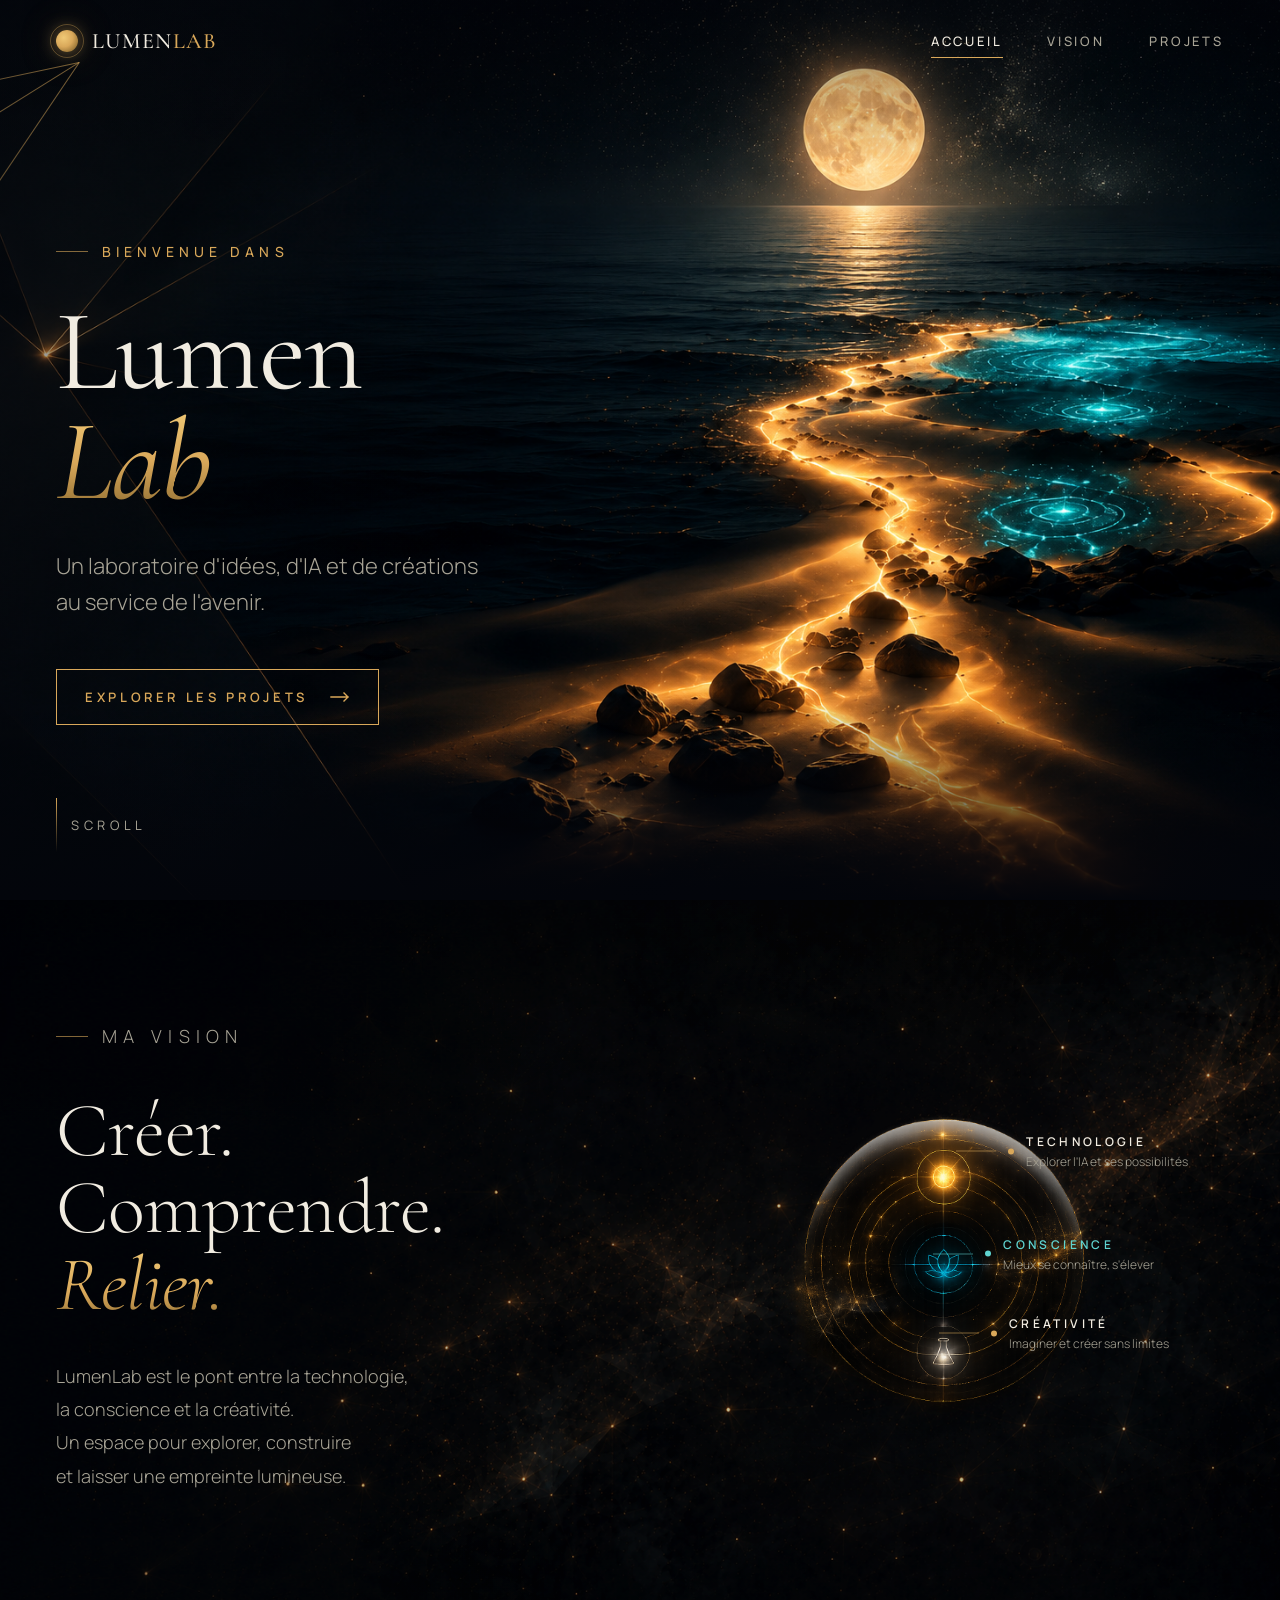
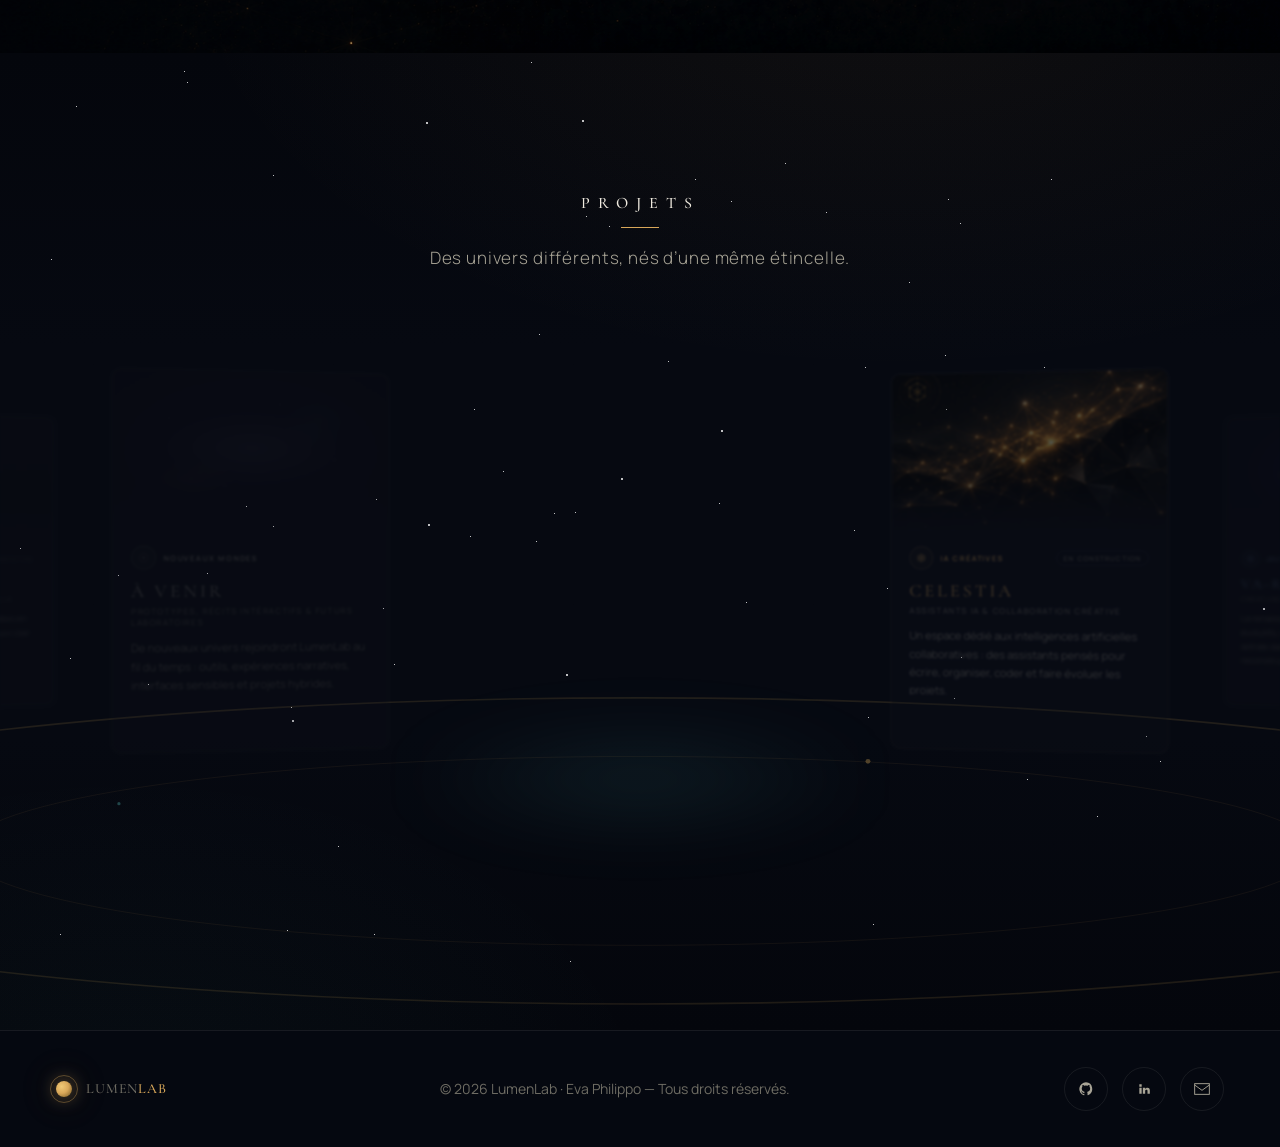
==== commit b4c2b65b: "style: maj project status" ====
--- a/index.html
+++ b/index.html
@@ -76,16 +76,27 @@
           "name": "Eva Philippo"
         },
         "hasPart": [
-          {
-            "@type": "WebPage",
-            "name": "AstraLumen",
-            "description": "Explorer l'introspection, la mémoire et la création pour éveiller le potentiel intérieur."
-          },
-          {
-            "@type": "WebPage",
-            "name": "CelestIA",
-            "description": "Construire des systèmes intelligents et des agents autonomes pour augmenter la créativité humaine."
-          }
+        {
+          "@type": "WebPage",
+          "name": "AstraLumen",
+          "description": "Plateforme de lecture immersive autour d’un roman introspectif, entre mémoire, émotions et renaissance intérieure."
+        },
+        {
+          "@type": "WebPage",
+          "name": "CelestIA",
+          "description": "Espace d’expérimentation autour d’assistants IA collaboratifs dédiés à la création, l’écriture, l’organisation et le développement."
+        },
+        {
+          "@type": "WebPage",
+          "name": "VA-Rebirth",
+          "description": "Jeu web fantastique en reconstruction, avec créatures évolutives, forge astrale, runes, artefacts et mini-jeux."
+        },
+        {
+          "@type": "WebPage",
+          "name": "TaskHelper",
+          "description": "Outil de productivité visuelle pour organiser les projets, les tâches, les priorités et le suivi d’avancement."
+        }
+      ]
         ]
       }
     </script>
@@ -278,19 +289,35 @@
             preserveAspectRatio="xMidYMid slice"
             aria-hidden="true"
           >
-            <ellipse cx="700" cy="490" rx="640" ry="94" fill="none" stroke="rgba(217,168,90,0.13)" stroke-width="1" />
-            <ellipse cx="700" cy="490" rx="415" ry="58" fill="none" stroke="rgba(217,168,90,0.07)" stroke-width="0.6" />
+            <ellipse
+              cx="700"
+              cy="490"
+              rx="640"
+              ry="94"
+              fill="none"
+              stroke="rgba(217,168,90,0.13)"
+              stroke-width="1"
+            />
+            <ellipse
+              cx="700"
+              cy="490"
+              rx="415"
+              ry="58"
+              fill="none"
+              stroke="rgba(217,168,90,0.07)"
+              stroke-width="0.6"
+            />
             <circle cx="1296" cy="472" r="3.5" fill="rgba(217,168,90,0.55)" />
-            <circle cx="146"  cy="479" r="2.5" fill="rgba(95,212,208,0.45)" />
-            <circle cx="840"  cy="435" r="1.5" fill="rgba(217,168,90,0.35)" />
-            <circle cx="380"  cy="461" r="1"   fill="rgba(95,212,208,0.30)" />
+            <circle cx="146" cy="479" r="2.5" fill="rgba(95,212,208,0.45)" />
+            <circle cx="840" cy="435" r="1.5" fill="rgba(217,168,90,0.35)" />
+            <circle cx="380" cy="461" r="1" fill="rgba(95,212,208,0.30)" />
           </svg>
         </div>
 
         <!-- En-tête -->
         <div class="galaxy-header">
           <h2 id="projects-heading" class="section-eyebrow">Projets</h2>
-          <p class="section-sub">Plusieurs univers. Une même vision.</p>
+          <p class="section-sub">Des univers différents, nés d’une même étincelle.</p>
         </div>
 
         <!-- Carrousel -->
@@ -302,7 +329,6 @@
             aria-label="Carrousel des projets"
             aria-roledescription="carrousel"
           >
-
             <!-- ── 1 · AstraLumen ── -->
             <article
               class="galaxy-card g-astra is-active"
@@ -329,19 +355,29 @@
                       <circle cx="12" cy="17" r="0.8" fill="#5fd4d0" />
                     </svg>
                   </span>
-                  <span class="gc-category">Roman interactif</span>
+                  <span class="gc-category">Lecture immersive</span>
                 </div>
                 <h3 class="gc-title">AstraLumen</h3>
-                <p class="gc-subtitle">Univers introspectif</p>
+                <p class="gc-subtitle">Roman, introspection & univers sensible</p>
                 <p class="gc-desc">
-                  Explorer l'introspection, la mémoire et la création
-                  pour éveiller le potentiel intérieur.
+                  Une plateforme de lecture immersive autour de mon livre
+                  <em>Là où les larmes rencontrent les sourires</em>, entre mémoire, émotions,
+                  écriture et renaissance intérieure.
                 </p>
                 <div class="gc-footer">
-                  <a class="gc-cta" href="https://astralumen.lumenforge.me" aria-label="Découvrir AstraLumen">
+                  <a
+                    class="gc-cta"
+                    href="https://astralumen.lumenforge.me"
+                    aria-label="Découvrir AstraLumen"
+                  >
                     <span>Découvrir</span>
                     <svg width="15" height="7" viewBox="0 0 20 10" fill="none" aria-hidden="true">
-                      <path d="M1 5 H18 M14 1 L18 5 L14 9" stroke="currentColor" stroke-width="1.4" stroke-linecap="square" />
+                      <path
+                        d="M1 5 H18 M14 1 L18 5 L14 9"
+                        stroke="currentColor"
+                        stroke-width="1.4"
+                        stroke-linecap="square"
+                      />
                     </svg>
                   </a>
                 </div>
@@ -373,20 +409,25 @@
                       <path d="M12 4 V 20 M5 8 L19 16 M19 8 L5 16" />
                     </svg>
                   </span>
-                  <span class="gc-category">Intelligence artificielle</span>
+                  <span class="gc-category">IA créatives</span>
                   <span class="gc-status-badge">En construction</span>
                 </div>
                 <h3 class="gc-title">CelestIA</h3>
-                <p class="gc-subtitle">Univers IA</p>
+                <p class="gc-subtitle">Assistants IA & collaboration créative</p>
                 <p class="gc-desc">
-                  Construire des systèmes intelligents et des agents autonomes
-                  pour augmenter la créativité humaine.
+                  Un espace dédié aux intelligences artificielles collaboratives : des assistants
+                  pensés pour écrire, organiser, coder et faire évoluer les projets.
                 </p>
                 <div class="gc-footer">
                   <a class="gc-cta" href="celestia.html" aria-label="Découvrir CelestIA">
                     <span>Découvrir</span>
                     <svg width="15" height="7" viewBox="0 0 20 10" fill="none" aria-hidden="true">
-                      <path d="M1 5 H18 M14 1 L18 5 L14 9" stroke="currentColor" stroke-width="1.4" stroke-linecap="square" />
+                      <path
+                        d="M1 5 H18 M14 1 L18 5 L14 9"
+                        stroke="currentColor"
+                        stroke-width="1.4"
+                        stroke-linecap="square"
+                      />
                     </svg>
                   </a>
                 </div>
@@ -407,21 +448,7 @@
               aria-current="false"
             >
               <div class="gc-visual" aria-hidden="true">
-                <div class="spiral-scene">
-                  <svg viewBox="0 0 300 300" xmlns="http://www.w3.org/2000/svg" aria-hidden="true">
-                    <circle cx="150" cy="150" r="130" fill="none" stroke="rgba(138,179,232,0.28)" stroke-width="0.8" />
-                    <circle cx="150" cy="150" r="102" fill="none" stroke="rgba(138,179,232,0.38)" stroke-width="0.7" />
-                    <circle cx="150" cy="150" r="74"  fill="none" stroke="rgba(160,195,248,0.48)" stroke-width="0.6" />
-                    <circle cx="150" cy="150" r="48"  fill="none" stroke="rgba(180,210,255,0.55)" stroke-width="0.55" />
-                    <circle cx="150" cy="150" r="26"  fill="none" stroke="rgba(200,225,255,0.62)" stroke-width="0.5" />
-                    <line x1="150" y1="20"  x2="150" y2="280" stroke="rgba(138,179,232,0.18)" stroke-width="0.6" />
-                    <line x1="20"  y1="150" x2="280" y2="150" stroke="rgba(138,179,232,0.18)" stroke-width="0.6" />
-                    <line x1="57"  y1="57"  x2="243" y2="243" stroke="rgba(138,179,232,0.14)" stroke-width="0.5" />
-                    <line x1="243" y1="57"  x2="57"  y2="243" stroke="rgba(138,179,232,0.14)" stroke-width="0.5" />
-                    <circle cx="150" cy="150" r="8"  fill="rgba(180,210,255,0.55)" />
-                    <circle cx="150" cy="150" r="3"  fill="rgba(225,238,255,0.90)" />
-                  </svg>
-                </div>
+                <div class="rebirth-scene"></div>
                 <div class="gc-visual-fade"></div>
               </div>
               <div class="gc-body">
@@ -430,23 +457,24 @@
                     <svg viewBox="0 0 24 24" fill="none" stroke="#8ab3e8" stroke-width="1.1">
                       <circle cx="12" cy="12" r="8" />
                       <circle cx="12" cy="12" r="3.5" />
-                      <line x1="12" y1="4" x2="12" y2="8"  stroke="#8ab3e8" stroke-width="0.8" />
+                      <line x1="12" y1="4" x2="12" y2="8" stroke="#8ab3e8" stroke-width="0.8" />
                       <line x1="12" y1="16" x2="12" y2="20" stroke="#8ab3e8" stroke-width="0.8" />
                     </svg>
                   </span>
-                  <span class="gc-category">Jeu / expérimentation</span>
-                  <span class="gc-status-badge">En construction</span>
+                  <span class="gc-category">Jeu web / RPG</span>
+                  <span class="gc-status-badge">En re-construction</span>
                 </div>
                 <h3 class="gc-title">VA-Rebirth</h3>
-                <p class="gc-subtitle">Univers narratif et ludique</p>
+                <p class="gc-subtitle">Créatures, forge & aventure évolutive</p>
                 <p class="gc-desc">
-                  Un univers narratif et ludique entre mystère, mémoire et destin.
+                  La renaissance d’un ancien jeu web : monstres évolutifs, runes, artefacts,
+                  mini-jeux et forge astrale dans un univers fantastique en reconstruction.
                 </p>
                 <div class="gc-footer gc-footer--dots"></div>
               </div>
             </article>
 
-            <!-- ── 4 · Expériments ── -->
+            <!-- ── 4 · TaskHelper ── -->
             <article
               class="galaxy-card g-neutral"
               data-route="taskhelper.html"
@@ -463,23 +491,60 @@
                 <div class="lab-scene"></div>
                 <svg
                   viewBox="0 0 400 280"
-                  style="position:absolute;inset:0;width:100%;height:100%"
+                  style="position: absolute; inset: 0; width: 100%; height: 100%"
                   aria-hidden="true"
                 >
                   <defs>
                     <linearGradient id="gGlass" x1="0" x2="0" y1="0" y2="1">
-                      <stop offset="0%"   stop-color="#f0c976" stop-opacity="0.05" />
+                      <stop offset="0%" stop-color="#f0c976" stop-opacity="0.05" />
                       <stop offset="100%" stop-color="#d9a85a" stop-opacity="0.15" />
                     </linearGradient>
                   </defs>
                   <g opacity="0.9">
-                    <polygon points="160,90 240,90 240,200 160,200" fill="url(#gGlass)" stroke="#d9a85a" stroke-width="0.6" />
-                    <polygon points="240,90 270,75 270,185 240,200" fill="url(#gGlass)" stroke="#d9a85a" stroke-width="0.6" />
-                    <polygon points="160,90 190,75 270,75 240,90"   fill="url(#gGlass)" stroke="#d9a85a" stroke-width="0.6" />
+                    <polygon
+                      points="160,90 240,90 240,200 160,200"
+                      fill="url(#gGlass)"
+                      stroke="#d9a85a"
+                      stroke-width="0.6"
+                    />
+                    <polygon
+                      points="240,90 270,75 270,185 240,200"
+                      fill="url(#gGlass)"
+                      stroke="#d9a85a"
+                      stroke-width="0.6"
+                    />
+                    <polygon
+                      points="160,90 190,75 270,75 240,90"
+                      fill="url(#gGlass)"
+                      stroke="#d9a85a"
+                      stroke-width="0.6"
+                    />
                   </g>
-                  <circle cx="200" cy="160" r="6" fill="#f0c976" filter="drop-shadow(0 0 10px #f0c976)" />
-                  <line x1="200" y1="160" x2="200" y2="100" stroke="#f0c976" stroke-width="0.8" opacity="0.7" />
-                  <line x1="200" y1="160" x2="200" y2="220" stroke="#f0c976" stroke-width="0.5" opacity="0.4" />
+                  <circle
+                    cx="200"
+                    cy="160"
+                    r="6"
+                    fill="#f0c976"
+                    filter="drop-shadow(0 0 10px #f0c976)"
+                  />
+                  <line
+                    x1="200"
+                    y1="160"
+                    x2="200"
+                    y2="100"
+                    stroke="#f0c976"
+                    stroke-width="0.8"
+                    opacity="0.7"
+                  />
+                  <line
+                    x1="200"
+                    y1="160"
+                    x2="200"
+                    y2="220"
+                    stroke="#f0c976"
+                    stroke-width="0.5"
+                    opacity="0.4"
+                  />
                   <ellipse cx="200" cy="225" rx="80" ry="6" fill="#d9a85a" opacity="0.15" />
                 </svg>
                 <div class="gc-visual-fade"></div>
@@ -492,19 +557,25 @@
                       <path d="M10 4 H14 M 8 14 H 16" />
                     </svg>
                   </span>
-                  <span class="gc-category">Outils &amp; prototypes</span>
-                  <span class="gc-status-badge">En construction</span>
+                  <span class="gc-category">Productivité & organisation</span>
+                  <span class="gc-status-badge">Prototype</span>
                 </div>
-                <h3 class="gc-title">Expériments</h3>
-                <p class="gc-subtitle">Laboratoire d'outils</p>
+                <h3 class="gc-title">TaskHelper</h3>
+                <p class="gc-subtitle">Gestion de projets simple et visuelle</p>
                 <p class="gc-desc">
-                  TaskHelper et d'autres outils en construction au sein du laboratoire.
+                  Un outil pensé pour transformer les idées en actions : projets, tâches, priorités
+                  et suivi clair pour avancer sans se perdre.
                 </p>
                 <div class="gc-footer">
                   <a class="gc-cta" href="taskhelper.html" aria-label="Découvrir les expériments">
                     <span>Découvrir</span>
                     <svg width="15" height="7" viewBox="0 0 20 10" fill="none" aria-hidden="true">
-                      <path d="M1 5 H18 M14 1 L18 5 L14 9" stroke="currentColor" stroke-width="1.4" stroke-linecap="square" />
+                      <path
+                        d="M1 5 H18 M14 1 L18 5 L14 9"
+                        stroke="currentColor"
+                        stroke-width="1.4"
+                        stroke-linecap="square"
+                      />
                     </svg>
                   </a>
                 </div>
@@ -536,24 +607,30 @@
                       <circle cx="12" cy="12" r="2" fill="#c5bfb0" opacity="0.45" />
                     </svg>
                   </span>
-                  <span class="gc-category">En gestation</span>
+                  <span class="gc-category">Nouveaux mondes</span>
                 </div>
                 <h3 class="gc-title">À venir</h3>
-                <p class="gc-subtitle">Nouveaux univers</p>
+                <p class="gc-subtitle">Prototypes, récits intéractifs & futurs laboratoires</p>
                 <p class="gc-desc">
-                  De nouveaux projets rejoindront bientôt LumenLab.
+                  De nouveaux univers rejoindront LumenLab au fil du temps : outils, expériences
+                  narratives, interfaces sensibles et projets hybrides.
                 </p>
                 <div class="gc-footer gc-footer--dots"></div>
               </div>
             </article>
-
-          </div><!-- /.galaxy-carousel -->
+          </div>
+          <!-- /.galaxy-carousel -->
 
           <!-- Contrôles -->
           <nav class="galaxy-controls" aria-label="Navigation du carrousel">
             <button class="galaxy-btn gx-prev" aria-label="Projet précédent">
               <svg width="13" height="11" viewBox="0 0 13 11" fill="none" aria-hidden="true">
-                <path d="M12 5.5H1M5 1L1 5.5L5 10" stroke="currentColor" stroke-width="1.3" stroke-linecap="square" />
+                <path
+                  d="M12 5.5H1M5 1L1 5.5L5 10"
+                  stroke="currentColor"
+                  stroke-width="1.3"
+                  stroke-linecap="square"
+                />
               </svg>
             </button>
             <div
@@ -569,14 +646,19 @@
             </div>
             <button class="galaxy-btn gx-next" aria-label="Projet suivant">
               <svg width="13" height="11" viewBox="0 0 13 11" fill="none" aria-hidden="true">
-                <path d="M1 5.5H12M8 1L12 5.5L8 10" stroke="currentColor" stroke-width="1.3" stroke-linecap="square" />
+                <path
+                  d="M1 5.5H12M8 1L12 5.5L8 10"
+                  stroke="currentColor"
+                  stroke-width="1.3"
+                  stroke-linecap="square"
+                />
               </svg>
             </button>
           </nav>
 
           <p class="galaxy-hint" aria-hidden="true">Faites glisser pour explorer</p>
-
-        </div><!-- /.galaxy-carousel-wrapper -->
+        </div>
+        <!-- /.galaxy-carousel-wrapper -->
       </section>
     </main>
 
@@ -647,17 +729,19 @@
         <div class="leave-body">
           <p class="leave-label">Caro · AstraLumen</p>
           <p class="leave-message" id="leave-title">
-            Tu t'apprêtes à quitter LumenLab pour <em>AstraLumen</em> —
-            un autre univers t'attend.
+            Tu t'apprêtes à quitter LumenLab pour <em>AstraLumen</em> — un autre univers t'attend.
           </p>
           <div class="leave-actions">
-            <button type="button" class="leave-btn leave-stay" data-leave-close>
-              Rester ici
-            </button>
+            <button type="button" class="leave-btn leave-stay" data-leave-close>Rester ici</button>
             <a class="leave-btn leave-continue" href="https://astralumen.lumenforge.me">
               <span>Continuer</span>
               <svg width="18" height="9" viewBox="0 0 20 10" fill="none" aria-hidden="true">
-                <path d="M1 5 H18 M14 1 L18 5 L14 9" stroke="currentColor" stroke-width="1.4" stroke-linecap="square" />
+                <path
+                  d="M1 5 H18 M14 1 L18 5 L14 9"
+                  stroke="currentColor"
+                  stroke-width="1.4"
+                  stroke-linecap="square"
+                />
               </svg>
             </a>
           </div>
--- a/css/components/project-galaxy.css
+++ b/css/components/project-galaxy.css
@@ -229,30 +229,17 @@
   -webkit-mask-image: radial-gradient(ellipse 70% 60% at 50% 70%, #000, transparent 80%);
 }
 
-/* VA-Rebirth — spirale mystique */
-.spiral-scene {
-  position: absolute;
-  inset: 0;
-  background: radial-gradient(ellipse at 50% 44%, #121640 0%, #080c25 45%, #040610 100%);
-}
-.spiral-scene svg {
-  position: absolute;
-  inset: 0;
-  width: 100%;
-  height: 100%;
-  opacity: 1;
-  animation: gxSpiralSpin 28s linear infinite;
-  transform-origin: center center;
-}
-
-/* Halo bleuté au centre de la spirale */
-.spiral-scene::before {
-  content: '';
-  position: absolute;
-  inset: 0;
-  background: radial-gradient(ellipse 50% 42% at 50% 50%, rgba(138, 179, 232, 0.22) 0%, transparent 68%);
-  z-index: 1;
-  pointer-events: none;
+/* VA-Rebirth — image carrée, affichée en entier sur fond spatial */
+.galaxy-card .rebirth-scene {
+  position: absolute;
+  inset: 0;
+  background-color: #060814;
+  background-image:
+    radial-gradient(ellipse at 50% 44%, rgba(18, 22, 64, 0.9) 0%, rgba(6, 8, 20, 0) 60%),
+    url('../../assets/va-rebirth.png');
+  background-repeat: no-repeat, no-repeat;
+  background-size: cover, contain;
+  background-position: center, center;
 }
 
 /* À venir — nébuleuse ivoire */
@@ -534,11 +521,6 @@
   to   { opacity: calc(var(--star-opacity, 0.3) * 0.25); }
 }
 
-@keyframes gxSpiralSpin {
-  from { transform: rotate(0deg); }
-  to   { transform: rotate(360deg); }
-}
-
 @keyframes gxNebulaBreath {
   from { opacity: 0.7; transform: scale(1); }
   to   { opacity: 1;   transform: scale(1.05); }
@@ -614,7 +596,6 @@
 
 /* ─── REDUCED MOTION ───────────────────────────────────── */
 @media (prefers-reduced-motion: reduce) {
-  .spiral-scene svg,
   .nebula-scene::before,
   .galaxy-card.is-active .lotus-scene,
   .galaxy-card.is-active .net-scene,
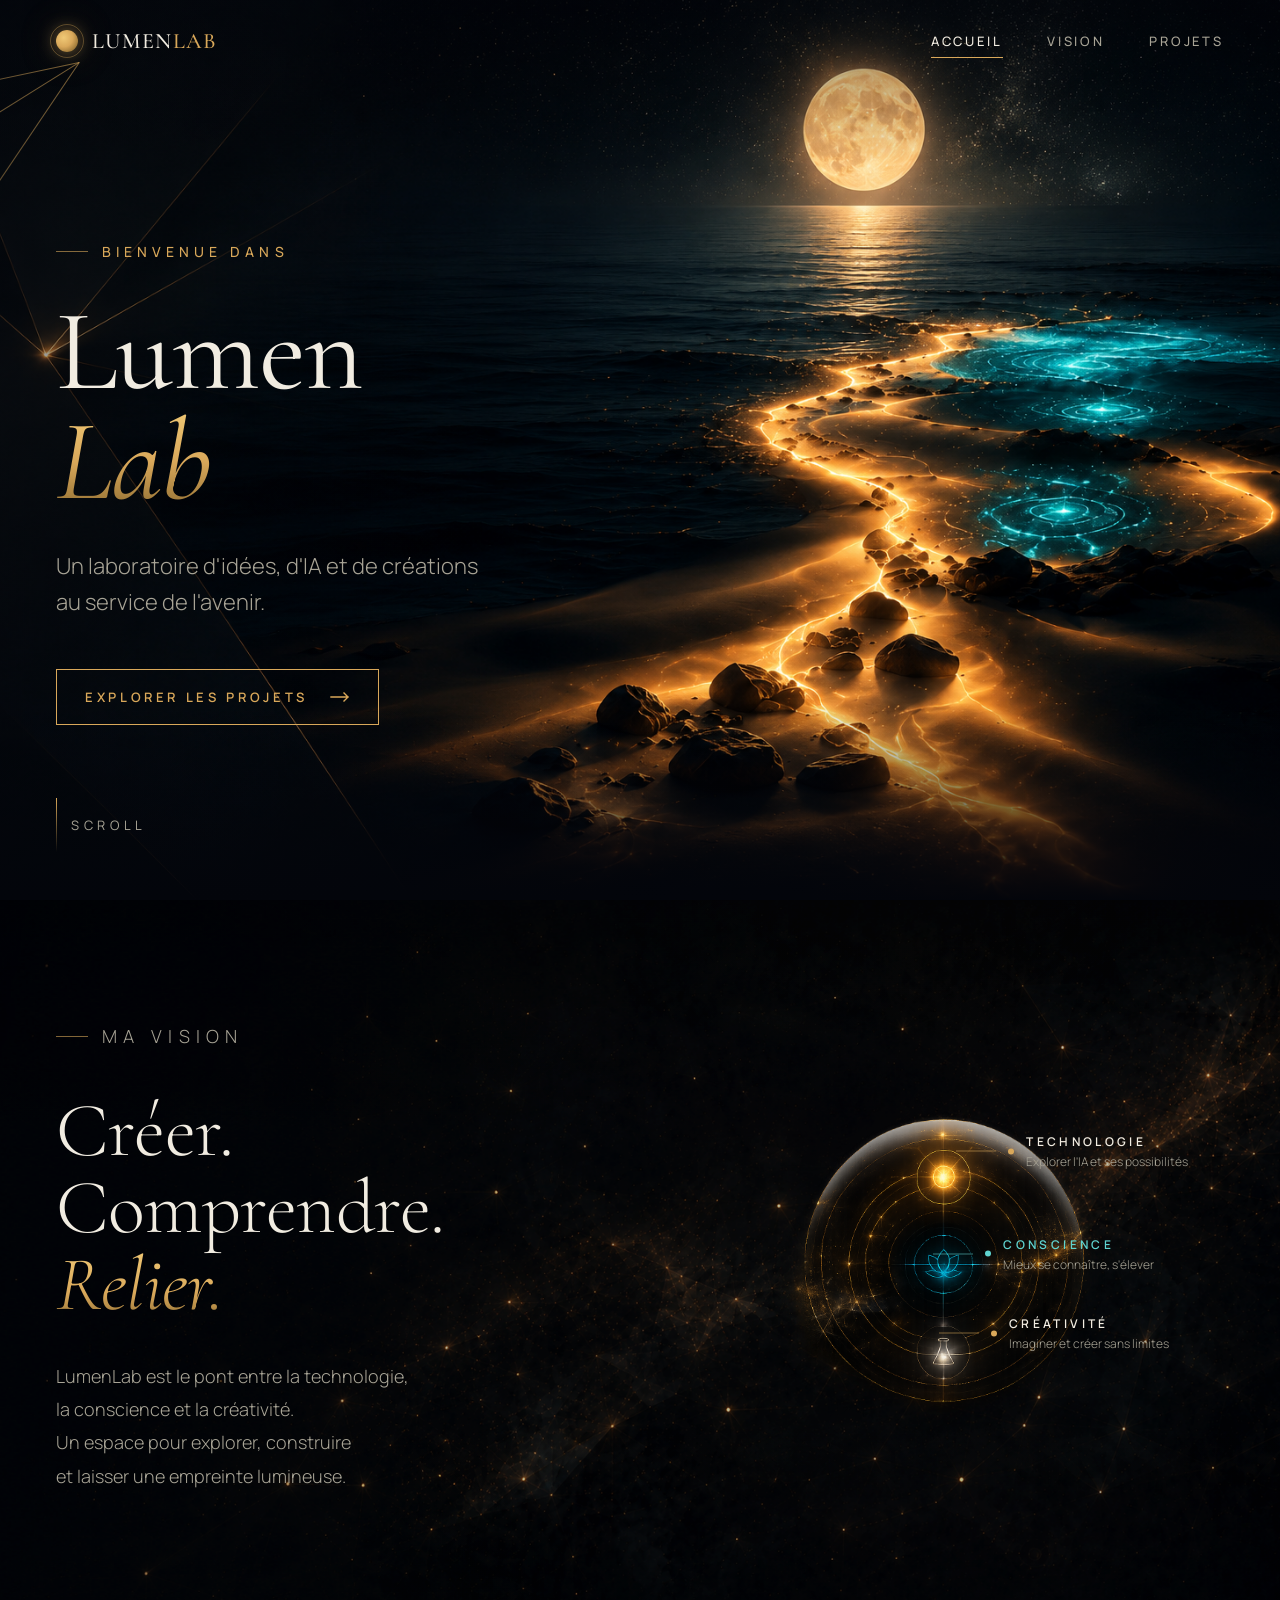
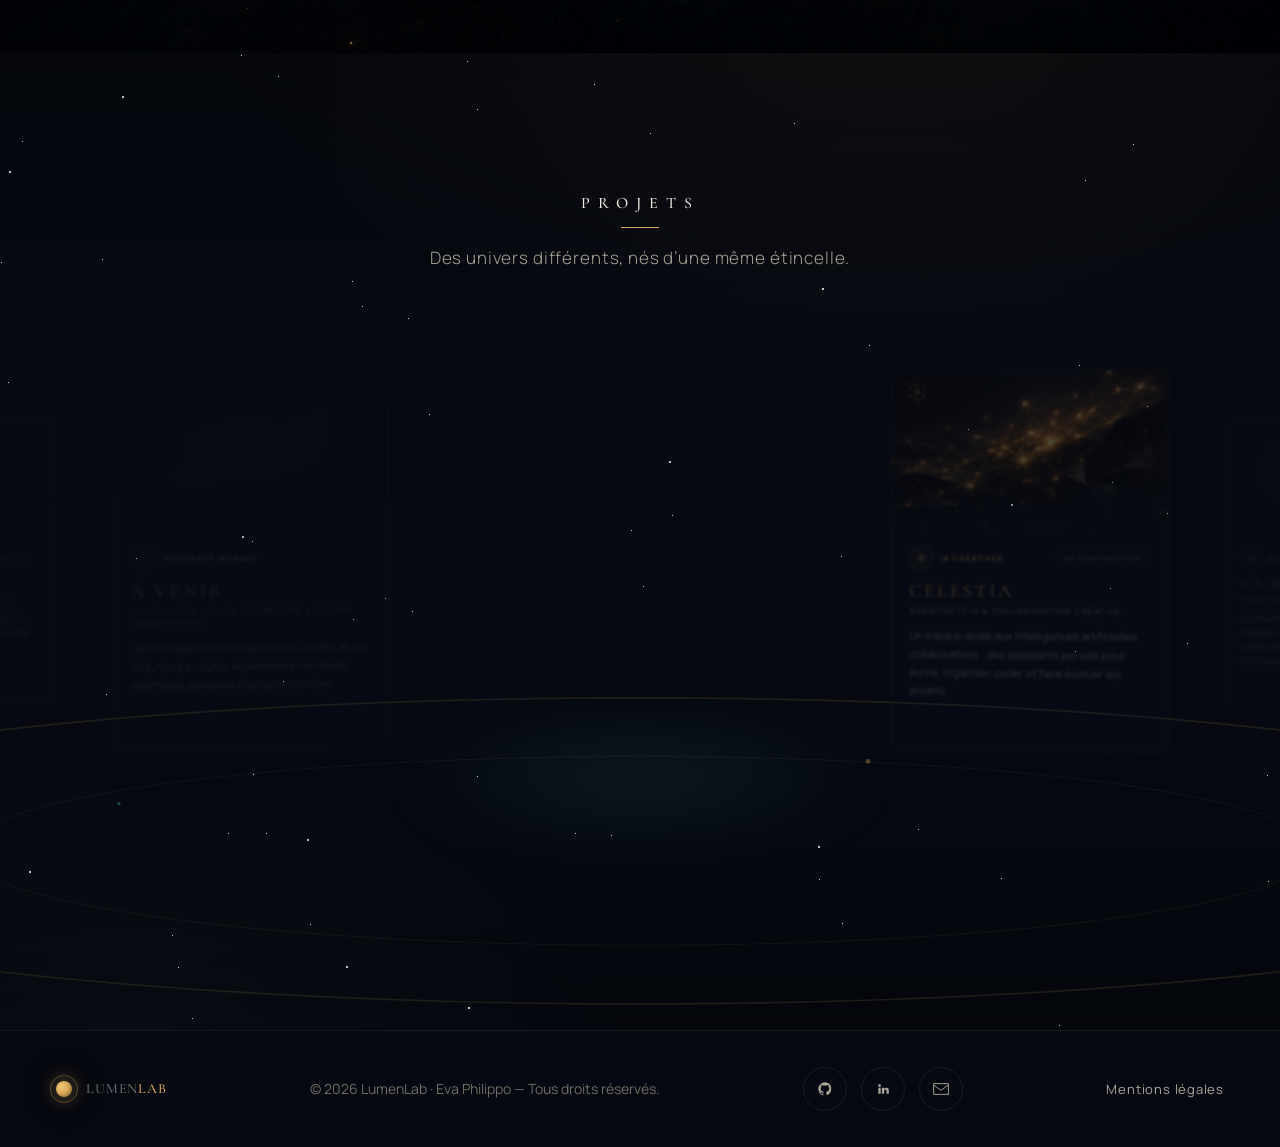
==== commit 9560ce18: "feat: add legacy policy" ====
--- a/index.html
+++ b/index.html
@@ -703,6 +703,10 @@
           </svg>
         </a>
       </nav>
+
+      <nav class="footer-links" aria-label="Liens légaux">
+        <a href="mentions-legales.html">Mentions légales</a>
+      </nav>
     </footer>
 
     <!-- ── Interstitiel : quitter LumenLab pour AstraLumen ── -->
--- a/css/layout/footer.css
+++ b/css/layout/footer.css
@@ -33,3 +33,18 @@
   border-color: var(--gold);
   color: var(--gold);
 }
+
+/* ─── Liens légaux ─────────────────────────────────── */
+.footer-links {
+  display: flex;
+  gap: 18px;
+}
+.footer-links a {
+  font-size: 13px;
+  letter-spacing: 0.06em;
+  color: var(--ink-dim);
+  transition: color 0.3s;
+}
+.footer-links a:hover {
+  color: var(--gold);
+}
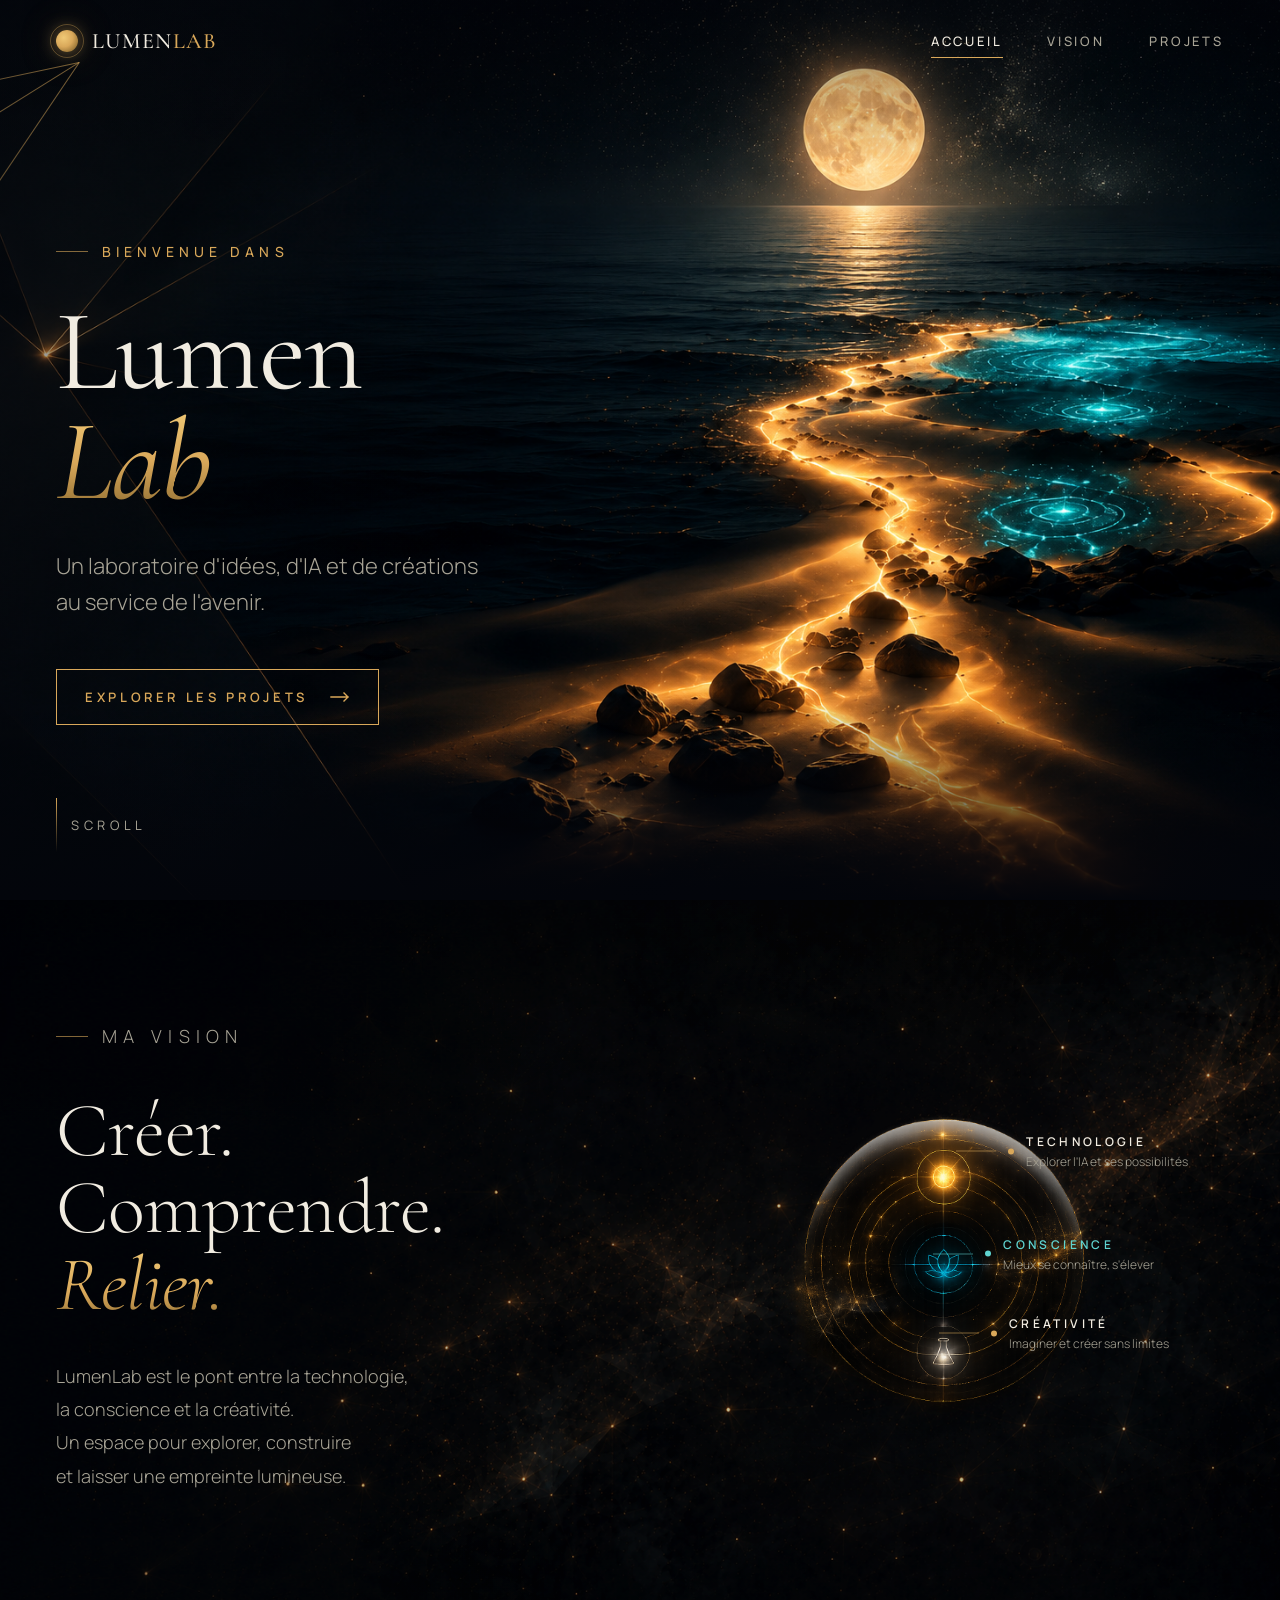
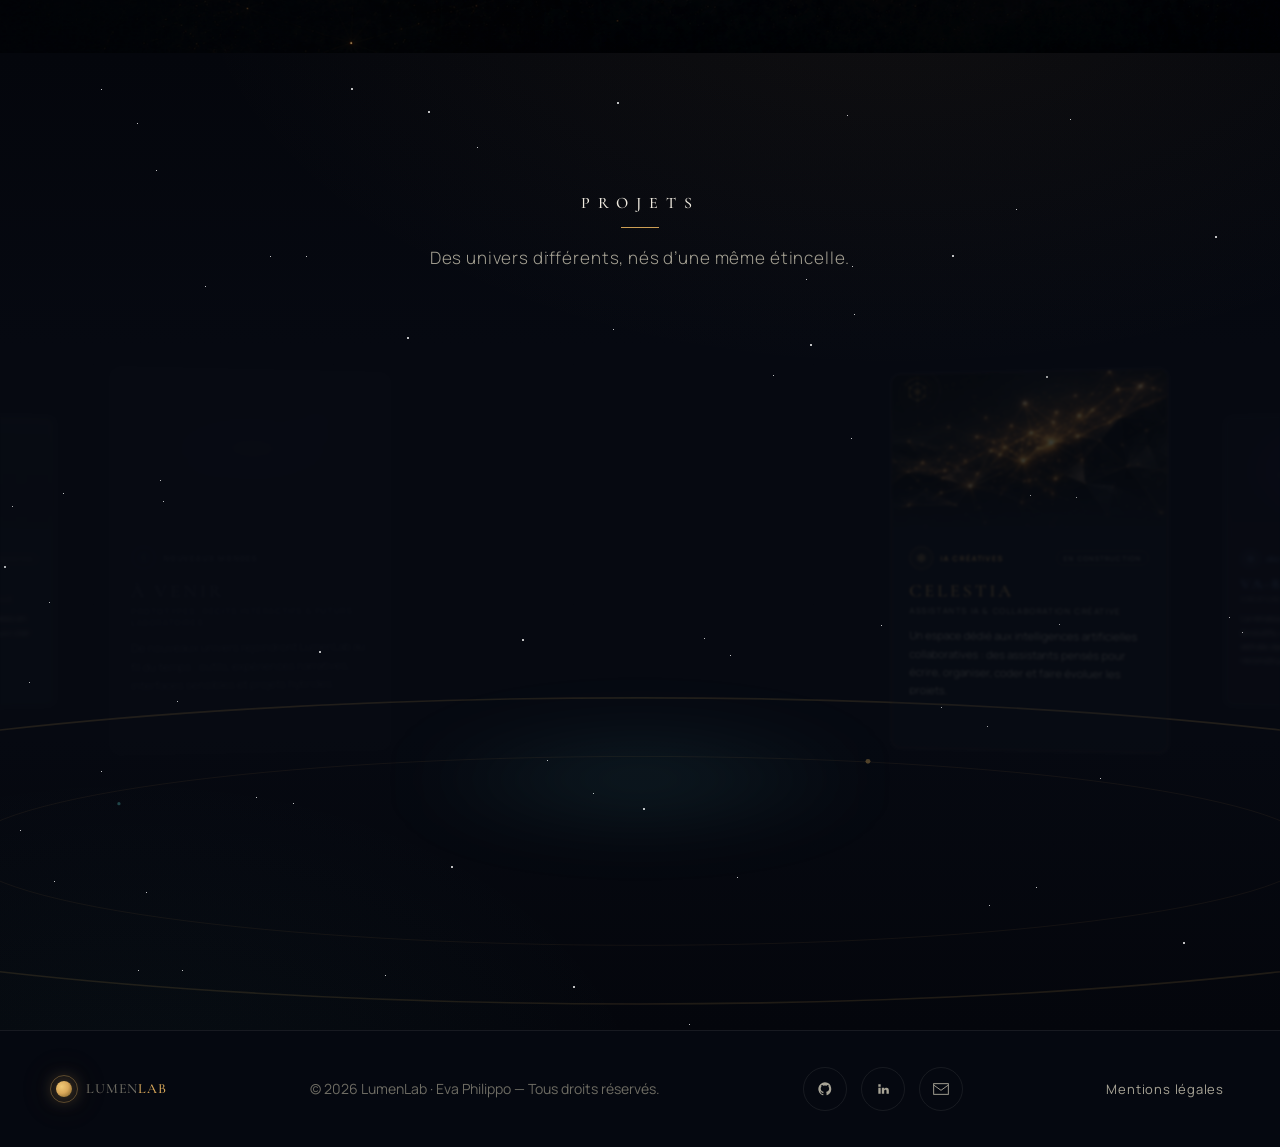
==== commit f94f15a5: "feat: add WIP page for VA-rebirth" ====
--- a/index.html
+++ b/index.html
@@ -437,7 +437,7 @@
             <!-- ── 3 · VA-Rebirth ── -->
             <article
               class="galaxy-card g-blue"
-              data-route=""
+              data-route="va-rebirth.html"
               data-status="wip"
               data-index="2"
               tabindex="-1"
@@ -470,7 +470,19 @@
                   La renaissance d’un ancien jeu web : monstres évolutifs, runes, artefacts,
                   mini-jeux et forge astrale dans un univers fantastique en reconstruction.
                 </p>
-                <div class="gc-footer gc-footer--dots"></div>
+                <div class="gc-footer">
+                  <a class="gc-cta" href="va-rebirth.html" aria-label="Découvrir VA-Rebirth">
+                    <span>Découvrir</span>
+                    <svg width="15" height="7" viewBox="0 0 20 10" fill="none" aria-hidden="true">
+                      <path
+                        d="M1 5 H18 M14 1 L18 5 L14 9"
+                        stroke="currentColor"
+                        stroke-width="1.4"
+                        stroke-linecap="square"
+                      />
+                    </svg>
+                  </a>
+                </div>
               </div>
             </article>
 
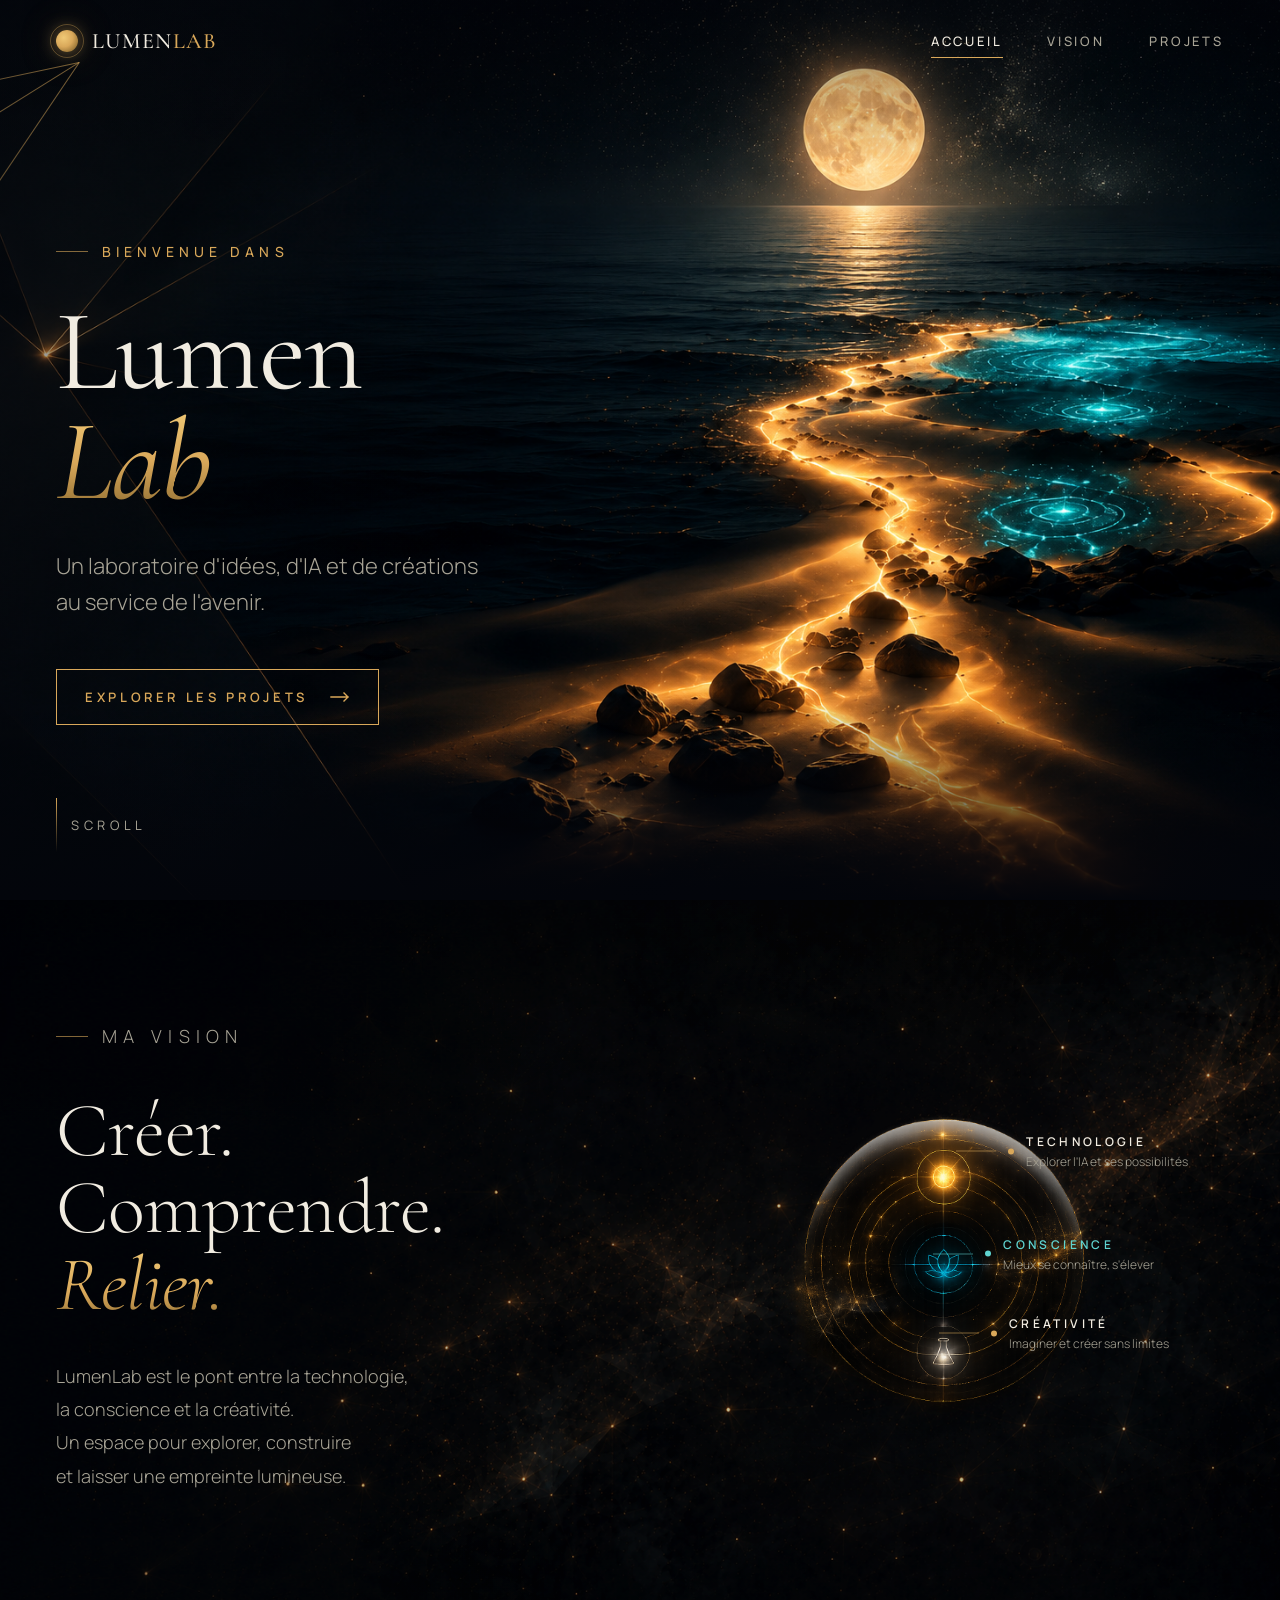
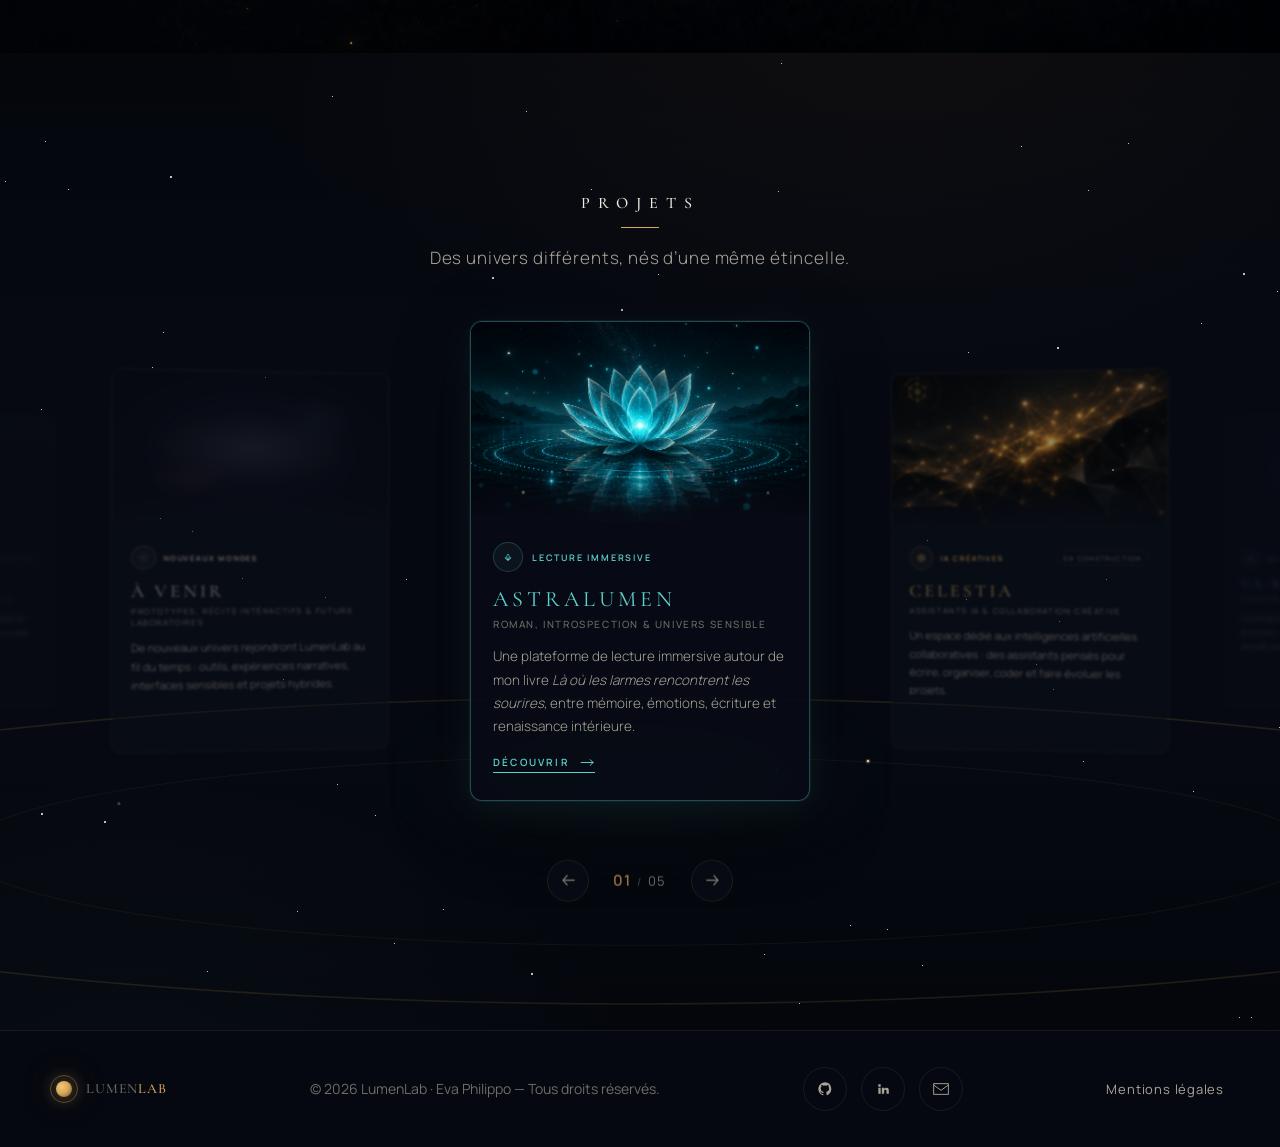
==== commit 8279023f: "feat: add va-rebirth" ====
--- a/index.html
+++ b/index.html
@@ -89,7 +89,8 @@
         {
           "@type": "WebPage",
           "name": "VA-Rebirth",
-          "description": "Jeu web fantastique en reconstruction, avec créatures évolutives, forge astrale, runes, artefacts et mini-jeux."
+          "url": "https://va-rebirth.lumenforge.me",
+          "description": "Jeu web fantastique avec créatures évolutives, forge astrale, runes, artefacts et mini-jeux."
         },
         {
           "@type": "WebPage",
@@ -437,8 +438,8 @@
             <!-- ── 3 · VA-Rebirth ── -->
             <article
               class="galaxy-card g-blue"
-              data-route="va-rebirth.html"
-              data-status="wip"
+              data-route="https://va-rebirth.lumenforge.me"
+              data-status="active"
               data-index="2"
               tabindex="-1"
               role="group"
@@ -462,16 +463,19 @@
                     </svg>
                   </span>
                   <span class="gc-category">Jeu web / RPG</span>
-                  <span class="gc-status-badge">En re-construction</span>
                 </div>
                 <h3 class="gc-title">VA-Rebirth</h3>
                 <p class="gc-subtitle">Créatures, forge & aventure évolutive</p>
                 <p class="gc-desc">
                   La renaissance d’un ancien jeu web : monstres évolutifs, runes, artefacts,
-                  mini-jeux et forge astrale dans un univers fantastique en reconstruction.
+                  mini-jeux et forge astrale dans un univers fantastique.
                 </p>
                 <div class="gc-footer">
-                  <a class="gc-cta" href="va-rebirth.html" aria-label="Découvrir VA-Rebirth">
+                  <a
+                    class="gc-cta"
+                    href="https://va-rebirth.lumenforge.me"
+                    aria-label="Découvrir VA-Rebirth"
+                  >
                     <span>Découvrir</span>
                     <svg width="15" height="7" viewBox="0 0 20 10" fill="none" aria-hidden="true">
                       <path
@@ -721,7 +725,8 @@
       </nav>
     </footer>
 
-    <!-- ── Interstitiel : quitter LumenLab pour AstraLumen ── -->
+    <!-- ── Interstitiel : quitter LumenLab pour un univers externe
+         (contenu par défaut = AstraLumen, adapté par js/leaveModal.js) ── -->
     <div
       class="leave-modal"
       id="leave-modal"
--- a/css/components/leave-modal.css
+++ b/css/components/leave-modal.css
@@ -1,6 +1,6 @@
 /* ════════════════════════════════════════════════════════
    Interstitiel de sortie — « Caro » avant de quitter
-   LumenLab pour un univers externe (AstraLumen).
+   LumenLab pour un univers externe (AstraLumen, VA-Rebirth).
    ════════════════════════════════════════════════════════ */
 
 .leave-modal {
@@ -58,7 +58,7 @@
   transform: translateY(0) scale(1);
 }
 
-/* ─── Avatar Caro ─────────────────────────────────────── */
+/* ─── Avatar gardien·ne ─────────────────────────────────────── */
 .leave-avatar {
   flex-shrink: 0;
   width: 66px;
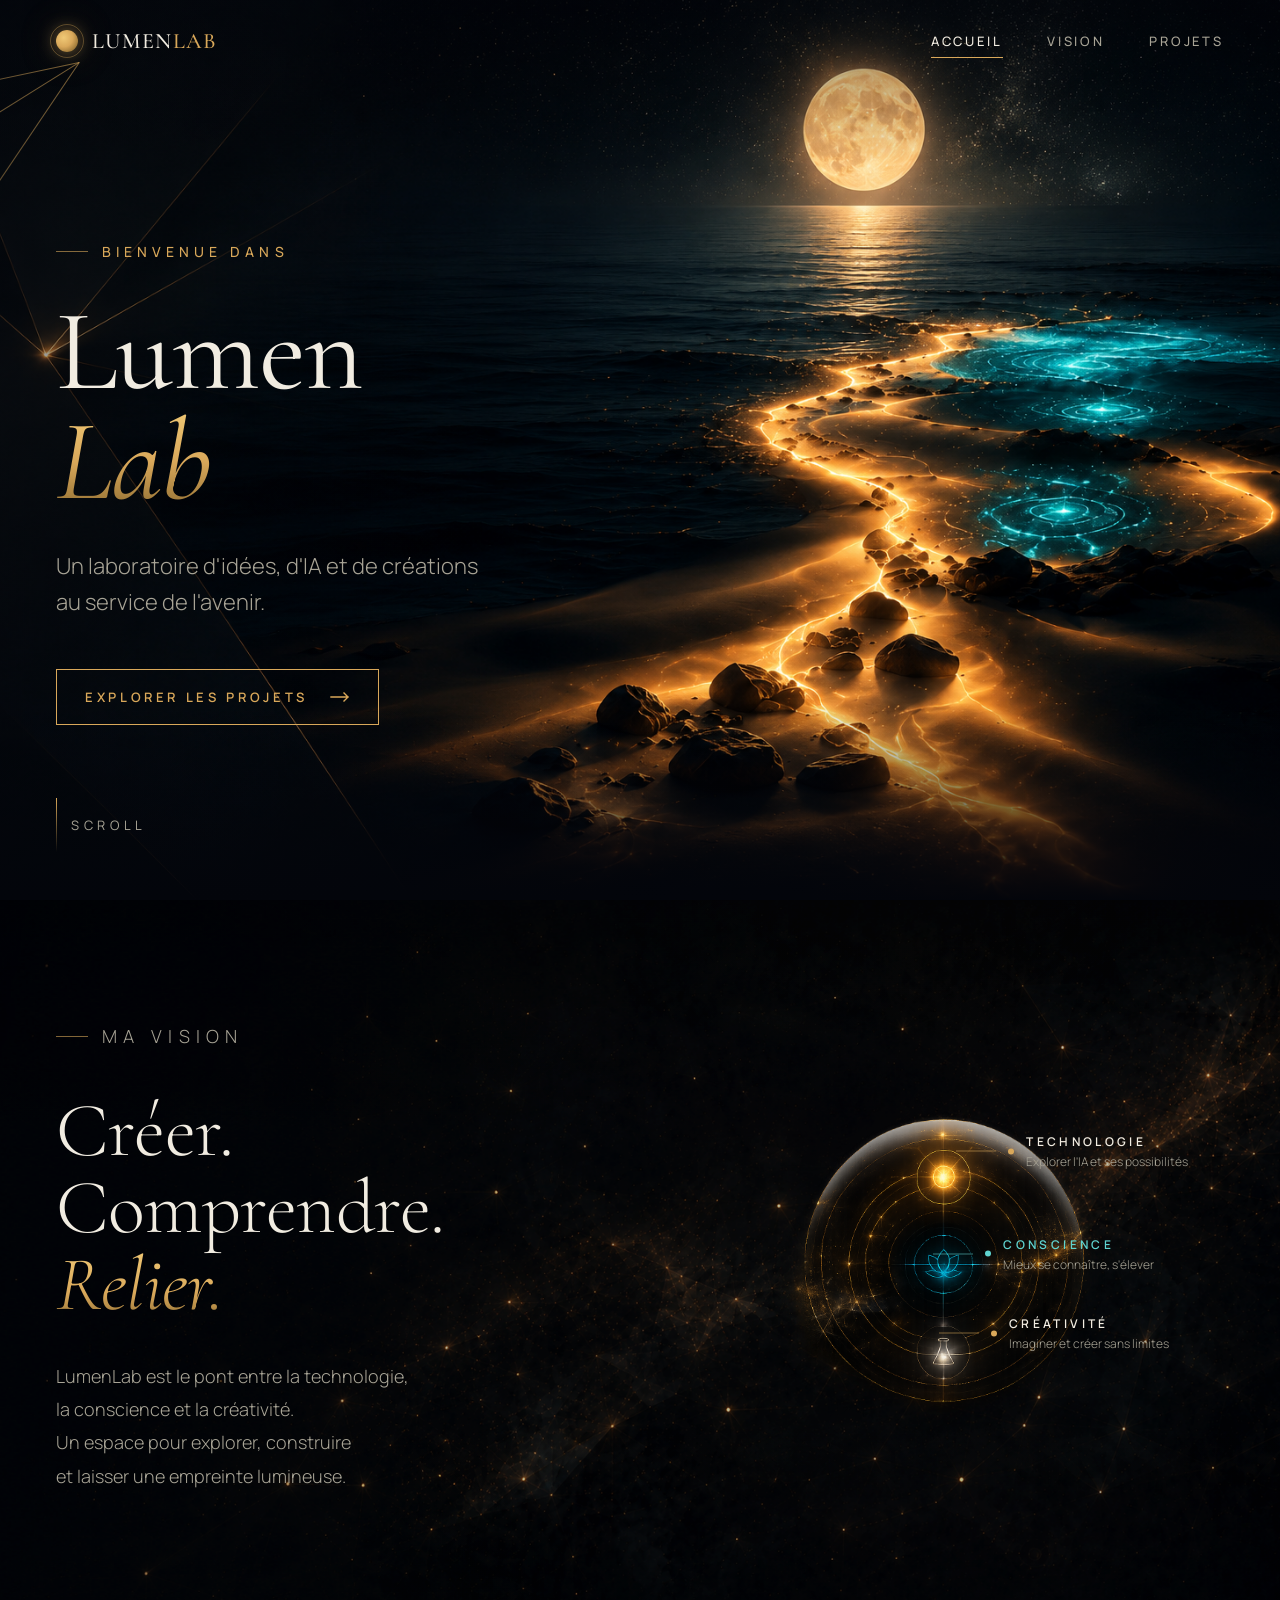
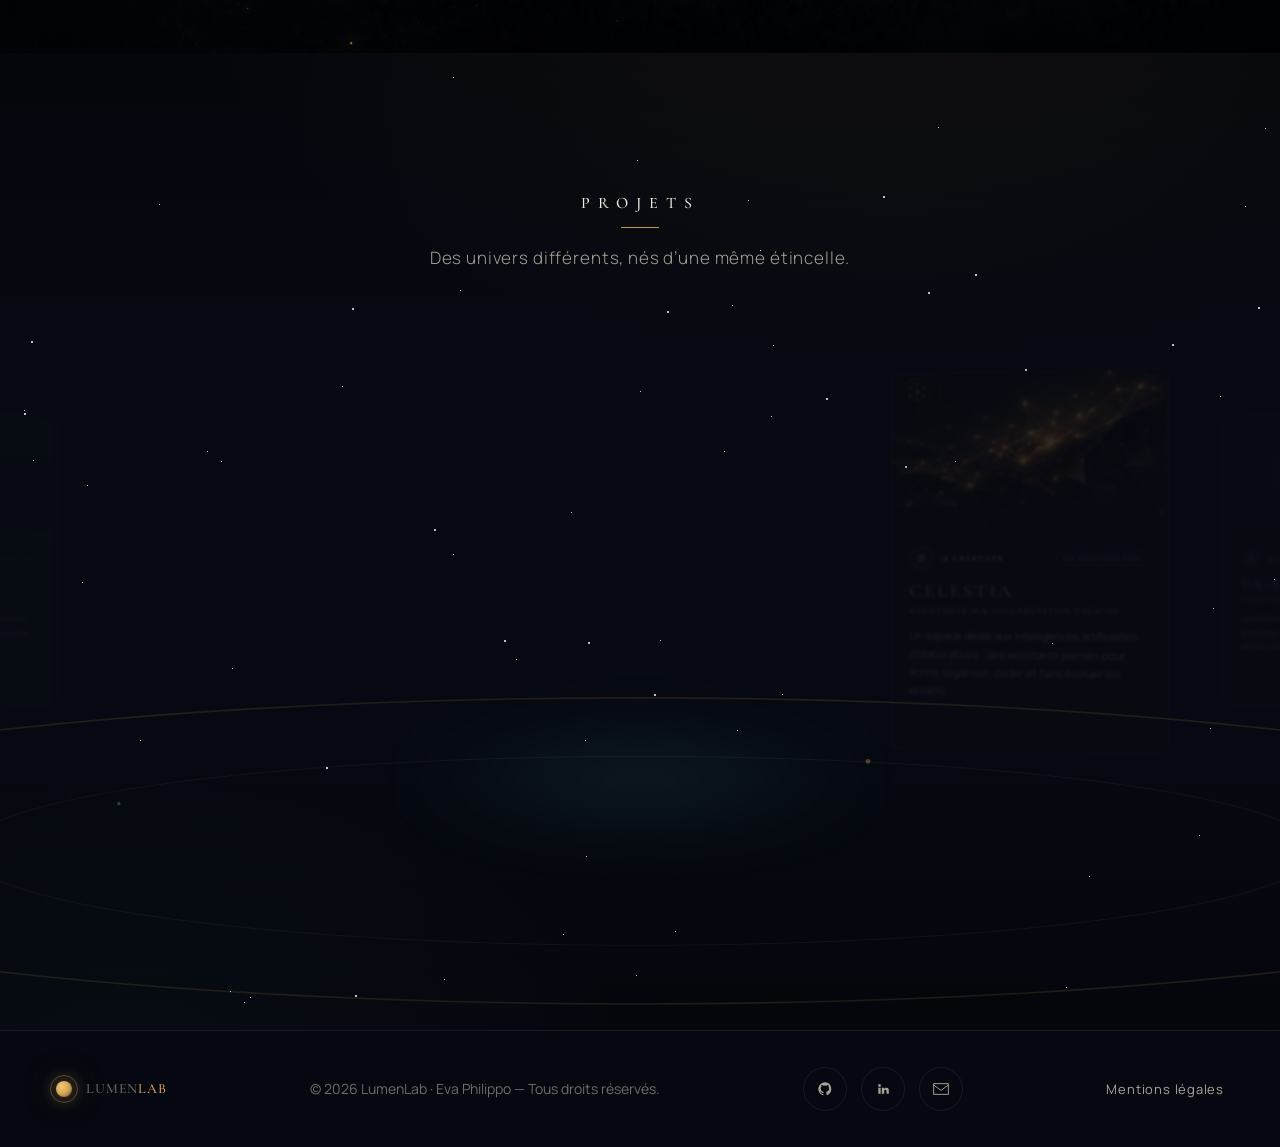
==== commit 21f62b23: "fix: correct adress for va-rebrith" ====
--- a/index.html
+++ b/index.html
@@ -89,7 +89,7 @@
         {
           "@type": "WebPage",
           "name": "VA-Rebirth",
-          "url": "https://va-rebirth.lumenforge.me",
+          "url": "https://va-rebirth.lumenforge.me/",
           "description": "Jeu web fantastique avec créatures évolutives, forge astrale, runes, artefacts et mini-jeux."
         },
         {
@@ -438,7 +438,7 @@
             <!-- ── 3 · VA-Rebirth ── -->
             <article
               class="galaxy-card g-blue"
-              data-route="https://va-rebirth.lumenforge.me"
+              data-route="https://va-rebirth.lumenforge.me/"
               data-status="active"
               data-index="2"
               tabindex="-1"
@@ -473,7 +473,7 @@
                 <div class="gc-footer">
                   <a
                     class="gc-cta"
-                    href="https://va-rebirth.lumenforge.me"
+                    href="https://va-rebirth.lumenforge.me/"
                     aria-label="Découvrir VA-Rebirth"
                   >
                     <span>Découvrir</span>
